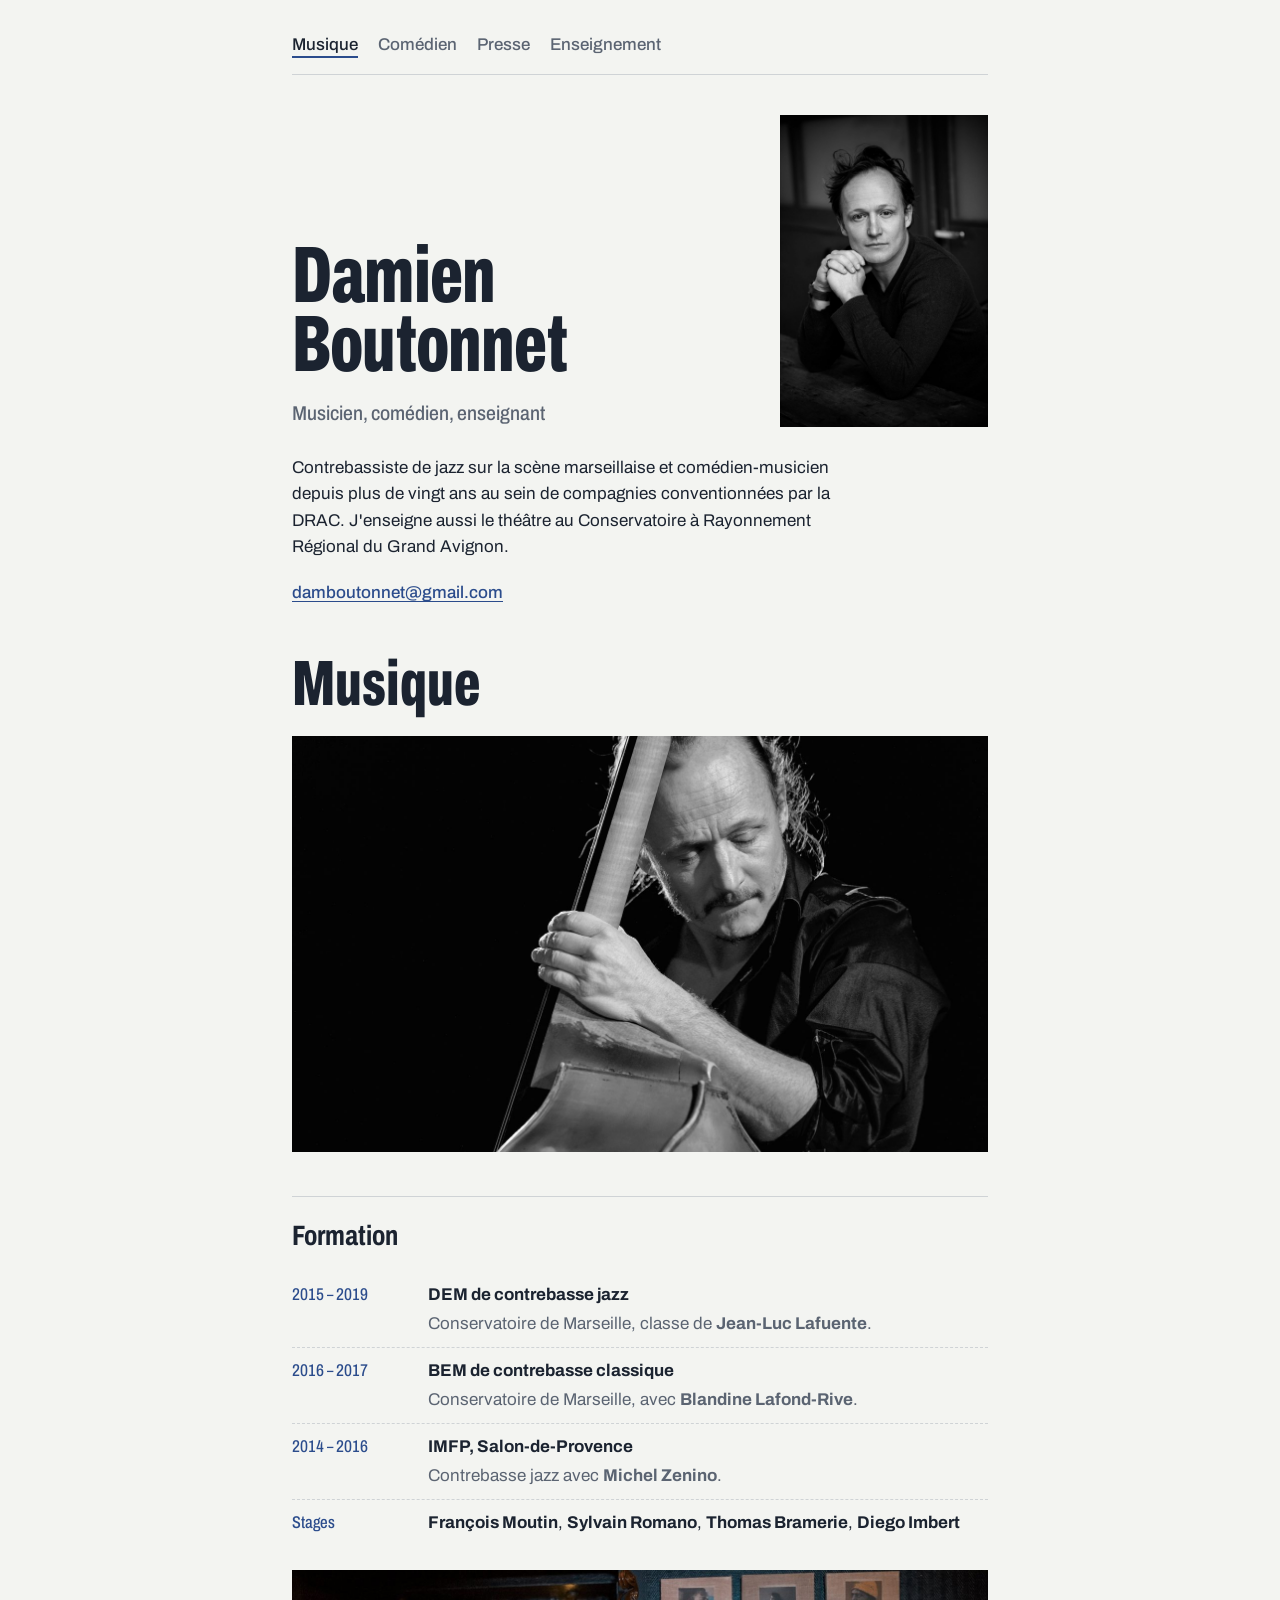
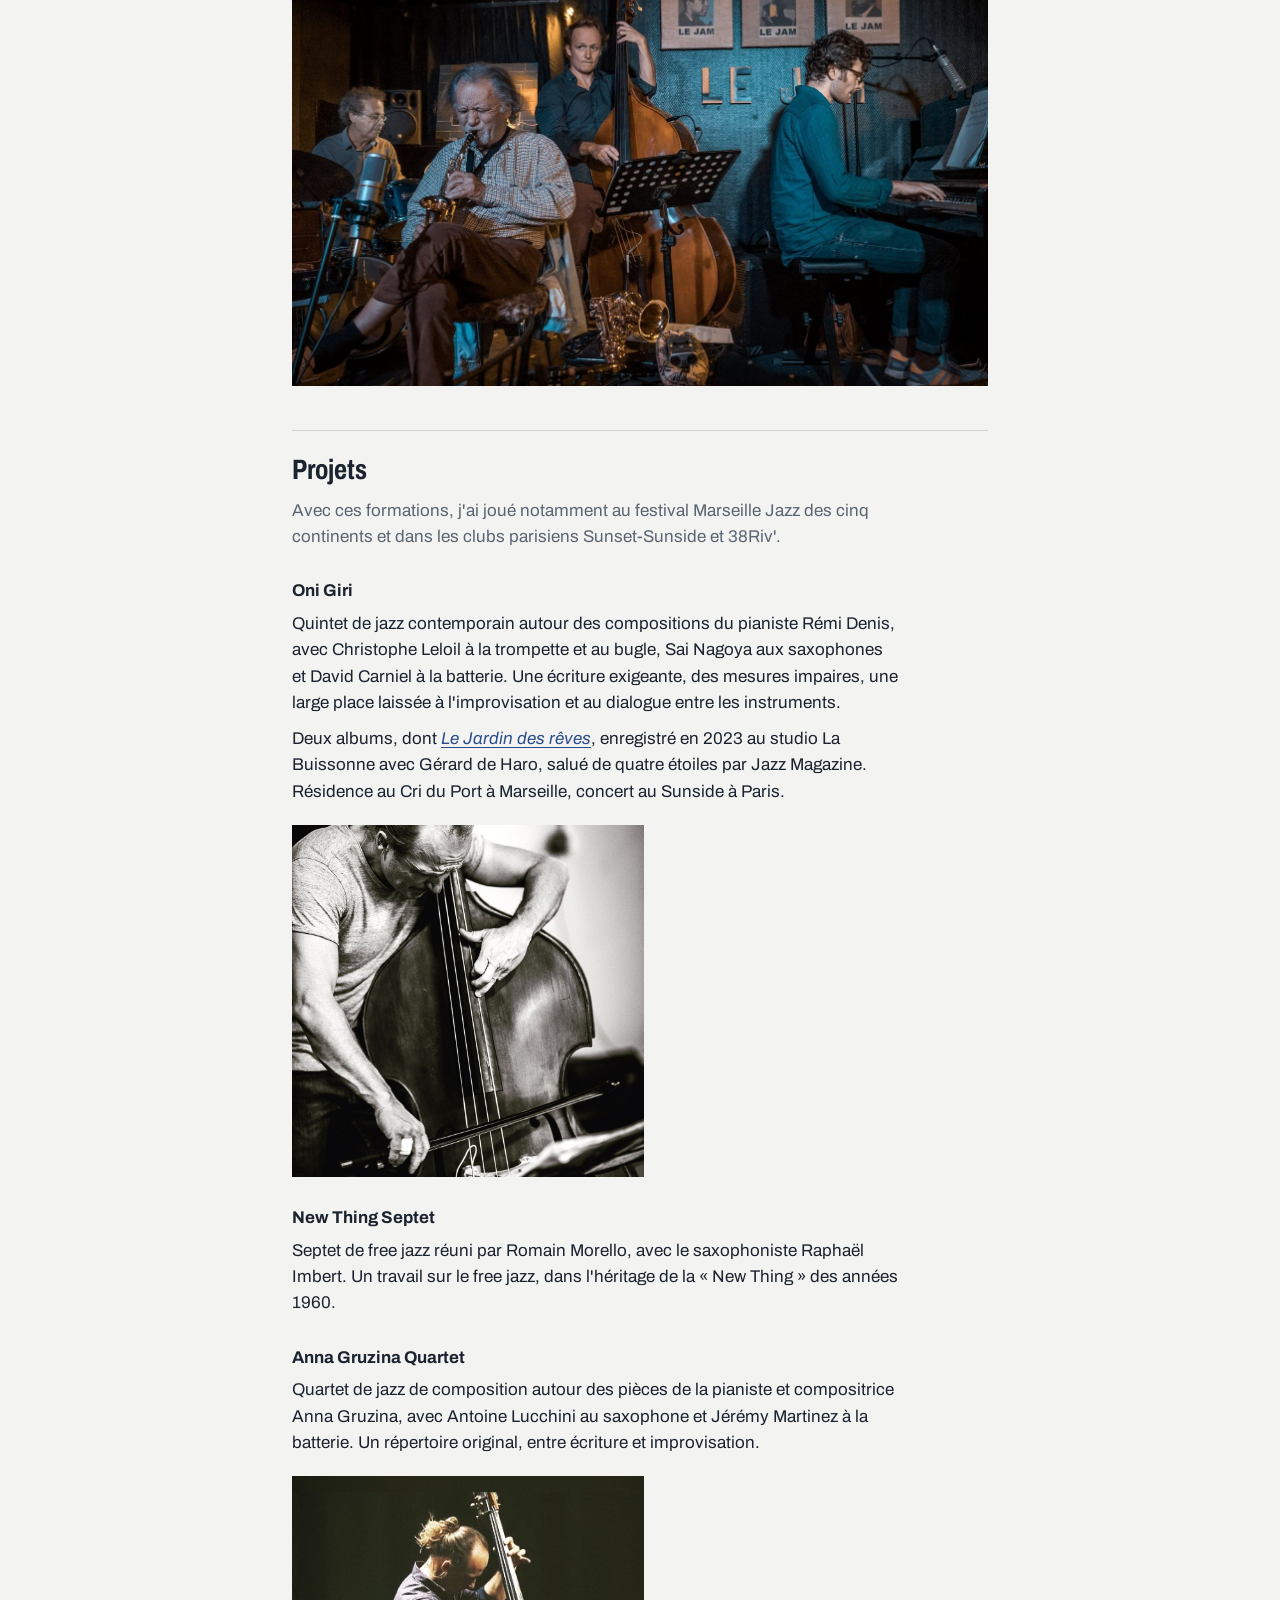
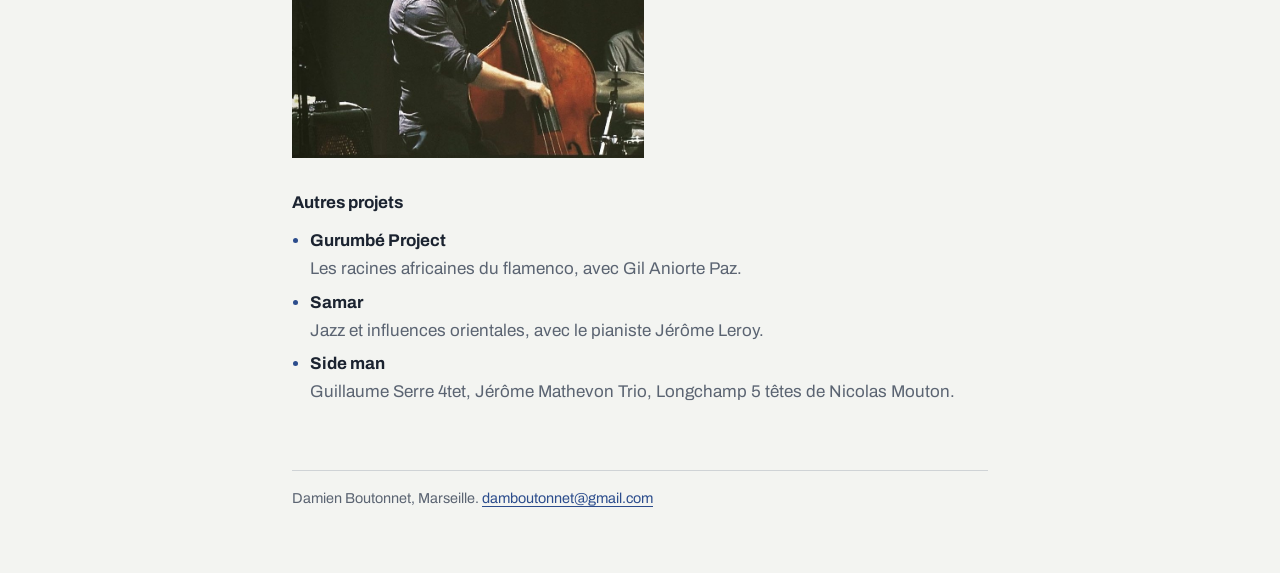
==== index.html @ 28a57d09 "Accueil : musique en premier, enseignement à la fin Co-Authored-By: Claude Opus 5.5 <noreply@anthrop" ====
<!doctype html>
<html lang="fr">
<head>
<meta charset="utf-8">
<meta name="viewport" content="width=device-width, initial-scale=1">
<title>Damien Boutonnet, musicien, comédien, enseignant</title>
<meta name="description" content="Damien Boutonnet, contrebassiste de jazz et comédien-musicien à Marseille, professeur de théâtre au CRR du Grand Avignon.">
<link rel="preconnect" href="https://fonts.googleapis.com">
<link rel="preconnect" href="https://fonts.gstatic.com" crossorigin>
<link href="https://fonts.googleapis.com/css2?family=Archivo:wdth,wght@62..100,400;62..100,500;62..100,700;62..100,800&display=swap" rel="stylesheet">
<link rel="stylesheet" href="style.css">
</head>
<body>
<main class="page">

<nav class="nav" aria-label="Menu principal">
  <ul>
    <li><a href="./" aria-current="page">Musique</a></li>
    <li><a href="theatre.html">Comédien</a></li>
    <li><a href="presse.html">Presse</a></li>
    <li><a href="enseignement.html">Enseignement</a></li>
  </ul>
</nav>

<header>
  <div class="head-grid">
    <div>
      <h1 class="name"><span>Damien</span><span>Boutonnet</span></h1>
      <p class="roles">Musicien, comédien, enseignant</p>
    </div>
    <figure class="portrait">
      <img src="img/portrait.jpg" width="900" height="1348" alt="Portrait de Damien Boutonnet en noir et blanc, mains jointes, accoudé à une table.">
    </figure>
  </div>
  <div class="intro">
    <p>Contrebassiste de jazz sur la scène marseillaise et comédien-musicien depuis plus de vingt ans au sein de compagnies conventionnées par la DRAC. J'enseigne aussi le théâtre au Conservatoire à Rayonnement Régional du Grand Avignon.</p>
  </div>
  <p class="contact"><a href="mailto:damboutonnet@gmail.com">damboutonnet@gmail.com</a></p>
</header>

<h2 class="page-title">Musique</h2>
<figure class="hero"><img src="img/contrebasse-portrait.jpg" alt="Portrait noir et blanc de Damien Boutonnet, la tête contre le manche de sa contrebasse."></figure>

<section aria-labelledby="formation-musique">
  <h2 id="formation-musique">Formation</h2>
  <ul class="timeline">
    <li><span class="when">2015 – 2019</span><div class="what"><strong>DEM de contrebasse jazz</strong><p>Conservatoire de Marseille, classe de <strong>Jean-Luc Lafuente</strong>.</p></div></li>
    <li><span class="when">2016 – 2017</span><div class="what"><strong>BEM de contrebasse classique</strong><p>Conservatoire de Marseille, avec <strong>Blandine Lafond-Rive</strong>.</p></div></li>
    <li><span class="when">2014 – 2016</span><div class="what"><strong>IMFP, Salon-de-Provence</strong><p>Contrebasse jazz avec <strong>Michel Zenino</strong>.</p></div></li>
    <li><span class="when">Stages</span><div class="what"><strong>François Moutin</strong>, <strong>Sylvain Romano</strong>, <strong>Thomas Bramerie</strong>, <strong>Diego Imbert</strong></div></li>
  </ul>
  <figure class="hero"><img loading="lazy" src="img/musique-le-jam.jpg" alt="Damien Boutonnet à la contrebasse en concert au Jam, à Marseille, avec un saxophoniste, un batteur et un pianiste."></figure>
</section>

<section aria-labelledby="projets">
  <h2 id="projets">Projets</h2>
  <p class="section-note">Avec ces formations, j'ai joué notamment au festival Marseille Jazz des cinq continents et dans les clubs parisiens Sunset-Sunside et 38Riv'.</p>

  <div class="project">
    <h3>Oni Giri</h3>
    <p>Quintet de jazz contemporain autour des compositions du pianiste Rémi Denis, avec Christophe Leloil à la trompette et au bugle, Sai Nagoya aux saxophones et David Carniel à la batterie. Une écriture exigeante, des mesures impaires, une large place laissée à l'improvisation et au dialogue entre les instruments.</p>
    <p>Deux albums, dont <a href="https://onigiriquintet.bandcamp.com/album/le-jardin-des-r-ves"><em>Le Jardin des rêves</em></a>, enregistré en 2023 au studio La Buissonne avec Gérard de Haro, salué de quatre étoiles par Jazz Magazine. Résidence au Cri du Port à Marseille, concert au Sunside à Paris.</p>
  </div>

  <figure class="side-photo"><img src="img/contrebasse-archet.jpg" alt="Damien Boutonnet jouant de la contrebasse à l'archet, en noir et blanc." loading="lazy"></figure>

  <div class="project">
    <h3>New Thing Septet</h3>
    <p>Septet de free jazz réuni par Romain Morello, avec le saxophoniste Raphaël Imbert. Un travail sur le free jazz, dans l'héritage de la « New Thing » des années 1960.</p>
  </div>

  <div class="project">
    <h3>Anna Gruzina Quartet</h3>
    <p>Quartet de jazz de composition autour des pièces de la pianiste et compositrice Anna Gruzina, avec Antoine Lucchini au saxophone et Jérémy Martinez à la batterie. Un répertoire original, entre écriture et improvisation.</p>
  </div>

  <figure class="side-photo"><img src="img/contrebasse.jpg" alt="Damien Boutonnet à la contrebasse, en concert." loading="lazy"></figure>

  <h3>Autres projets</h3>
  <ul class="plain">
    <li><strong>Gurumbé Project</strong><p>Les racines africaines du flamenco, avec Gil Aniorte Paz.</p></li>
    <li><strong>Samar</strong><p>Jazz et influences orientales, avec le pianiste Jérôme Leroy.</p></li>
    <li><strong>Side man</strong><p>Guillaume Serre 4tet, Jérôme Mathevon Trio, Longchamp 5 têtes de Nicolas Mouton.</p></li>
  </ul>
</section>

<footer>
  <p>Damien Boutonnet, Marseille. <a href="mailto:damboutonnet@gmail.com">damboutonnet@gmail.com</a></p>
</footer>

</main>
</body>
</html>
---- style.css ----
:root {
  --paper: #f3f4f1;
  --ink: #1b2330;
  --soft: #5b6472;
  --line: #cfd3d6;
  --accent: #2b4c8c;
  --accent-soft: #e2e8f3;
}
@media (prefers-color-scheme: dark) {
  :root {
    --paper: #171b22;
    --ink: #e7e9ec;
    --soft: #9aa3b0;
    --line: #333a45;
    --accent: #8fb0ee;
    --accent-soft: #232c3c;
  }
}
* { box-sizing: border-box; }
html { -webkit-text-size-adjust: 100%; }
body {
  margin: 0;
  background: var(--paper);
  color: var(--ink);
  font-family: "Archivo", system-ui, sans-serif;
  font-variation-settings: "wdth" 100;
  font-size: 1.0625rem;
  line-height: 1.55;
}
a { color: var(--accent); text-underline-offset: 0.18em; text-decoration-thickness: 1px; }
a:hover { text-decoration-thickness: 2px; }
a:focus-visible { outline: 2px solid var(--accent); outline-offset: 3px; border-radius: 2px; }
.page { max-width: 46rem; margin: 0 auto; padding: 2rem 1.25rem 4rem; }

/* Menu */
.nav {
  display: flex;
  flex-wrap: wrap;
  align-items: baseline;
  gap: 0.25rem 1.5rem;
  padding-bottom: 1rem;
  margin-bottom: 2.5rem;
  border-bottom: 1px solid var(--line);
}
.nav .home {
  font-weight: 700;
  font-variation-settings: "wdth" 75;
  color: var(--ink);
  text-decoration: none;
  margin-right: auto;
}
.nav ul { list-style: none; display: flex; flex-wrap: wrap; gap: 0.25rem 1.25rem; margin: 0; padding: 0; }
@media (max-width: 26rem) { .nav ul { gap: 0.25rem 0.9rem; font-size: 0.95rem; } }
.nav ul a { color: var(--soft); text-decoration: none; font-weight: 500; }
.nav ul a:hover { color: var(--ink); }
.nav ul a[aria-current="page"] {
  color: var(--ink);
  text-decoration: underline;
  text-decoration-color: var(--accent);
  text-decoration-thickness: 2px;
  text-underline-offset: 0.35em;
}

/* En-tête de l'accueil */
header { margin-bottom: 3rem; }
.head-grid { display: grid; grid-template-columns: 1fr; gap: 1.75rem; }
.portrait { margin: 0; width: min(100%, 17rem); }
.portrait img {
  display: block;
  width: 100%;
  height: auto;
  aspect-ratio: 900 / 1348;
  object-fit: cover;
  filter: grayscale(1);
}
@media (min-width: 46rem) {
  .head-grid { grid-template-columns: minmax(0, 1fr) 13rem; align-items: end; gap: 2rem; }
  .portrait { width: 100%; }
}
.name {
  margin: 0;
  font-weight: 800;
  font-variation-settings: "wdth" 62;
  font-size: clamp(3rem, 12vw, 5rem);
  line-height: 0.86;
  letter-spacing: -0.01em;
}
.name span { display: block; }
.roles {
  margin: 1.25rem 0 0;
  font-weight: 500;
  font-variation-settings: "wdth" 85;
  font-size: 1.25rem;
  line-height: 1.35;
  color: var(--soft);
}
.intro { margin: 1.75rem 0 0; max-width: 36rem; }
.intro p { margin: 0 0 0.8rem; }
.contact { margin-top: 1.25rem; font-weight: 500; }

/* Titre des pages intérieures */
.page-title {
  margin: 0 0 0.75rem;
  font-weight: 800;
  font-variation-settings: "wdth" 62;
  font-size: clamp(2.75rem, 10vw, 4rem);
  line-height: 0.9;
}
.lede { margin: 0 0 1rem; max-width: 36rem; color: var(--soft); font-size: 1.125rem; }

section { border-top: 1px solid var(--line); padding-top: 1.5rem; margin-top: 2.75rem; }
h2 {
  margin: 0 0 1.25rem;
  font-weight: 700;
  font-variation-settings: "wdth" 75;
  font-size: 1.75rem;
  line-height: 1.1;
}
h3 { margin: 2rem 0 0.75rem; font-size: 1.0625rem; font-weight: 700; }

.timeline { list-style: none; margin: 0; padding: 0; }
.timeline li {
  display: grid;
  grid-template-columns: 7.5rem 1fr;
  gap: 1rem;
  padding: 0.6rem 0;
}
.timeline li + li { border-top: 1px dashed var(--line); }
.when {
  font-variation-settings: "wdth" 75;
  font-weight: 500;
  color: var(--accent);
  font-feature-settings: "tnum";
}
.what strong { font-weight: 700; }
.what p { margin: 0.2rem 0 0; color: var(--soft); }

.plain { margin: 0; padding-left: 1.1rem; }
.plain li { margin: 0.45rem 0; }
.plain li::marker { color: var(--accent); }
.plain li p { margin: 0.1rem 0 0; color: var(--soft); }

.guests {
  margin: 0.5rem 0 0;
  padding: 1rem 1.1rem;
  background: var(--accent-soft);
  border-radius: 4px;
}
.guests p { margin: 0; }

footer { margin-top: 4rem; padding-top: 1rem; border-top: 1px solid var(--line); color: var(--soft); font-size: 0.9rem; }
footer p { margin: 0; }

@media (max-width: 34rem) {
  .page { padding-top: 1.25rem; }
  .timeline li { grid-template-columns: 1fr; gap: 0.1rem; }
}

/* Revue de presse */
.clip { margin: 0.75rem 0 0.25rem; }
.clip img {
  display: block;
  max-width: min(100%, 22rem);
  max-height: 30rem;
  width: auto;
  height: auto;
  border: 1px solid var(--line);
  background: #fff;
}

.titles {
  list-style: none;
  margin: 1.5rem 0 0;
  padding: 1rem 1.1rem;
  background: var(--accent-soft);
  border-left: 3px solid var(--accent);
  border-radius: 0 4px 4px 0;
  max-width: 38rem;
}
.titles li + li { margin-top: 0.4rem; }
.clip a { display: inline-block; }
.clip img { max-width: min(100%, 26rem); }
.clip figcaption { margin-top: 0.3rem; font-size: 0.85rem; color: var(--soft); }

.hero { margin: 1.5rem 0 0; }
.hero img { display: block; width: 100%; height: auto; max-height: 26rem; object-fit: cover; }

.guests-note { margin-top: 0.6rem !important; }

.gallery { display: grid; grid-template-columns: 1fr 1fr; gap: 0.75rem; margin-top: 1.25rem; }
.gallery figure { margin: 0; }
.gallery img { display: block; width: 100%; height: auto; aspect-ratio: 4 / 5; object-fit: cover; }
.side-photo { margin: 1.25rem 0 0; }
.side-photo img { display: block; width: min(100%, 22rem); height: auto; }

.gallery-natural { display: grid; grid-template-columns: 1fr 1fr; gap: 0.75rem; margin-top: 1.25rem; align-items: start; }
.gallery-natural figure { margin: 0; }
.gallery-natural .wide { grid-column: 1 / -1; }
.gallery-natural img { display: block; width: 100%; height: auto; }

.section-note { margin: -0.5rem 0 1rem; color: var(--soft); max-width: 38rem; }

.credit { margin-top: 0.3rem; font-size: 0.8rem; color: var(--soft); }

.project { margin-top: 1.75rem; max-width: 38rem; }
.project h3 { margin: 0 0 0.4rem; }
.project p { margin: 0 0 0.6rem; }
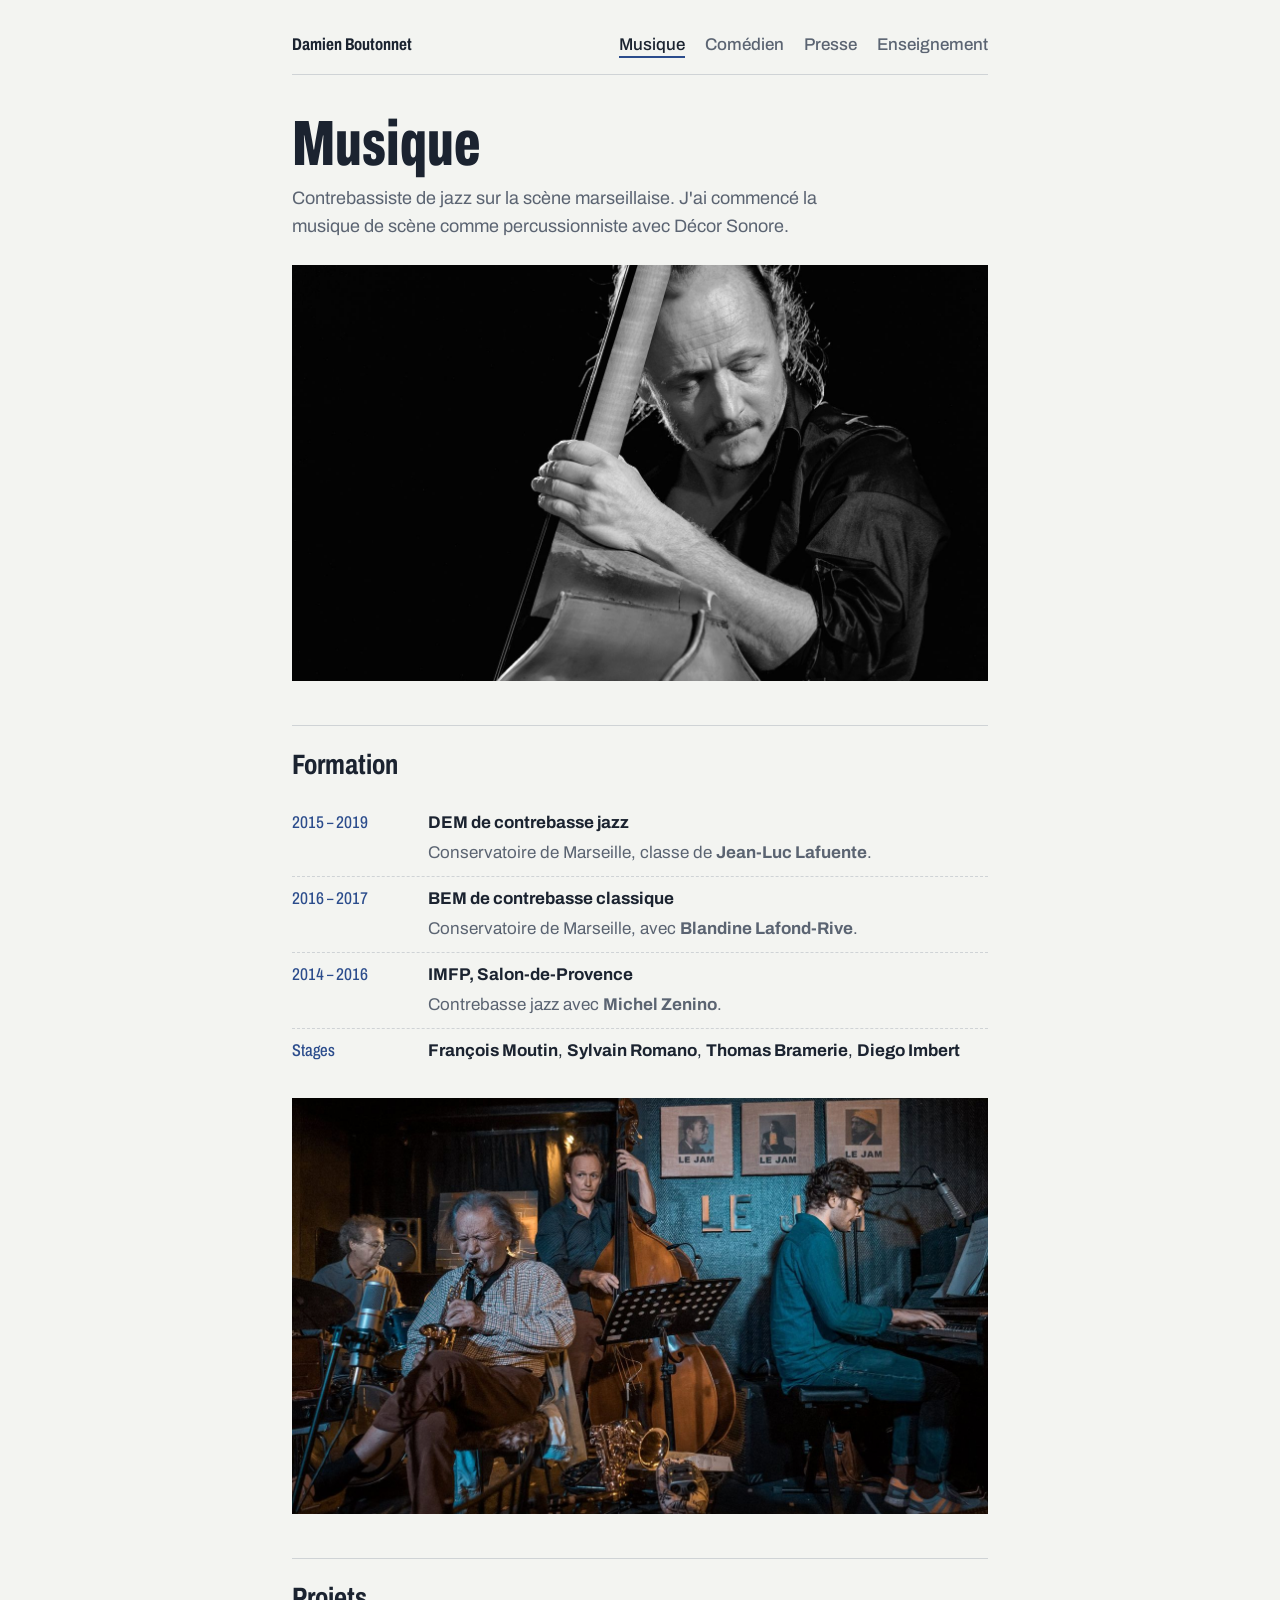
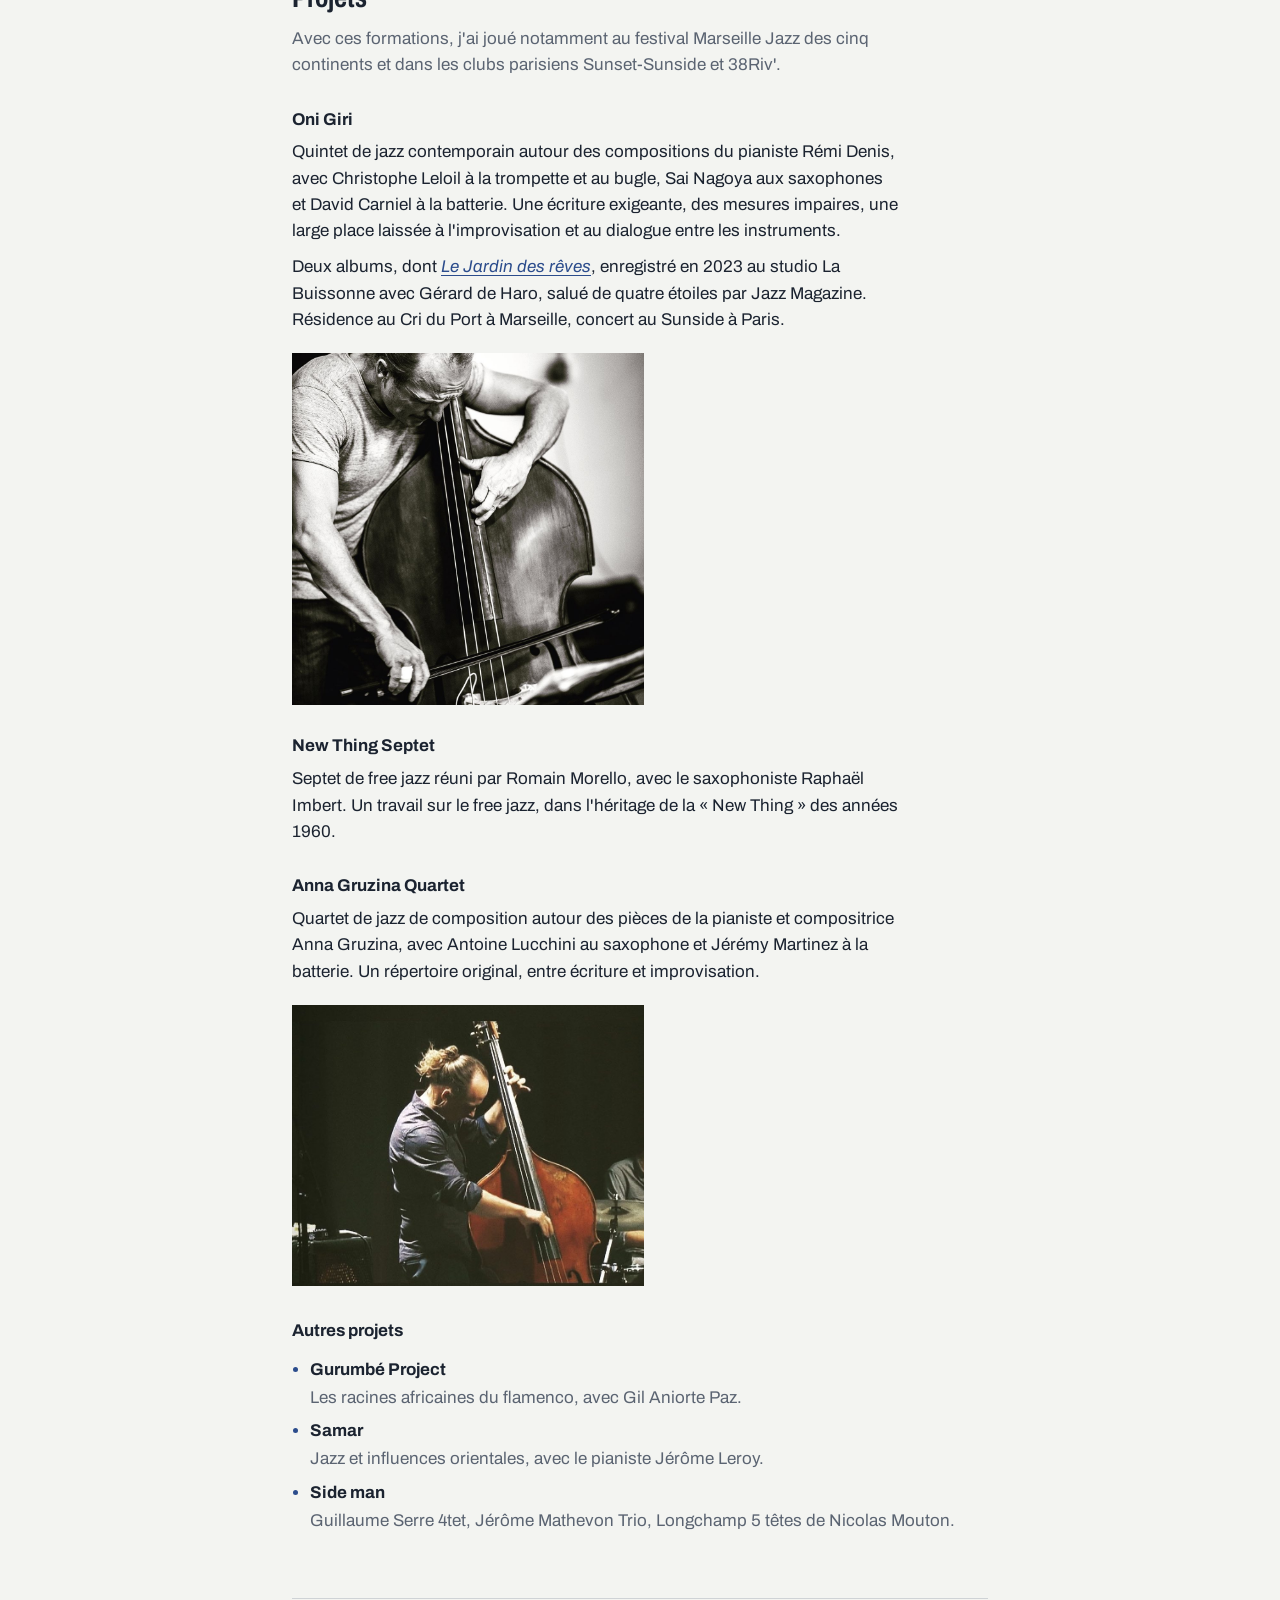
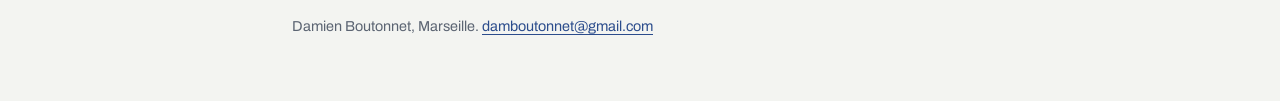
==== commit 127cbea1: "Accueil direct sur Musique, lieux Israël Co-Authored-By: Claude Opus 5.5 <noreply@anthropic.com> Cla" ====
--- a/index.html
+++ b/index.html
@@ -3,7 +3,7 @@
 <head>
 <meta charset="utf-8">
 <meta name="viewport" content="width=device-width, initial-scale=1">
-<title>Damien Boutonnet, musicien, comédien, enseignant</title>
+<title>Damien Boutonnet | Musique</title>
 <meta name="description" content="Damien Boutonnet, contrebassiste de jazz et comédien-musicien à Marseille, professeur de théâtre au CRR du Grand Avignon.">
 <link rel="preconnect" href="https://fonts.googleapis.com">
 <link rel="preconnect" href="https://fonts.gstatic.com" crossorigin>
@@ -14,6 +14,7 @@
 <main class="page">
 
 <nav class="nav" aria-label="Menu principal">
+  <a class="home" href="./">Damien Boutonnet</a>
   <ul>
     <li><a href="./" aria-current="page">Musique</a></li>
     <li><a href="theatre.html">Comédien</a></li>
@@ -22,23 +23,8 @@
   </ul>
 </nav>
 
-<header>
-  <div class="head-grid">
-    <div>
-      <h1 class="name"><span>Damien</span><span>Boutonnet</span></h1>
-      <p class="roles">Musicien, comédien, enseignant</p>
-    </div>
-    <figure class="portrait">
-      <img src="img/portrait.jpg" width="900" height="1348" alt="Portrait de Damien Boutonnet en noir et blanc, mains jointes, accoudé à une table.">
-    </figure>
-  </div>
-  <div class="intro">
-    <p>Contrebassiste de jazz sur la scène marseillaise et comédien-musicien depuis plus de vingt ans au sein de compagnies conventionnées par la DRAC. J'enseigne aussi le théâtre au Conservatoire à Rayonnement Régional du Grand Avignon.</p>
-  </div>
-  <p class="contact"><a href="mailto:damboutonnet@gmail.com">damboutonnet@gmail.com</a></p>
-</header>
-
-<h2 class="page-title">Musique</h2>
+<h1 class="page-title">Musique</h1>
+<p class="lede">Contrebassiste de jazz sur la scène marseillaise. J'ai commencé la musique de scène comme percussionniste avec Décor Sonore.</p>
 <figure class="hero"><img src="img/contrebasse-portrait.jpg" alt="Portrait noir et blanc de Damien Boutonnet, la tête contre le manche de sa contrebasse."></figure>
 
 <section aria-labelledby="formation-musique">
--- a/style.css
+++ b/style.css
@@ -207,3 +207,9 @@
 .project p { margin: 0 0 0.6rem; }
 
 
+
+.gallery-natural figcaption { margin-top: 0.25rem; font-size: 0.85rem; color: var(--soft); }
+@media (min-width: 46rem) {
+  .gallery-natural.three { grid-template-columns: repeat(3, 1fr); }
+}
+.gallery-natural.three figure:not(.wide) img { aspect-ratio: 4 / 3; object-fit: cover; }
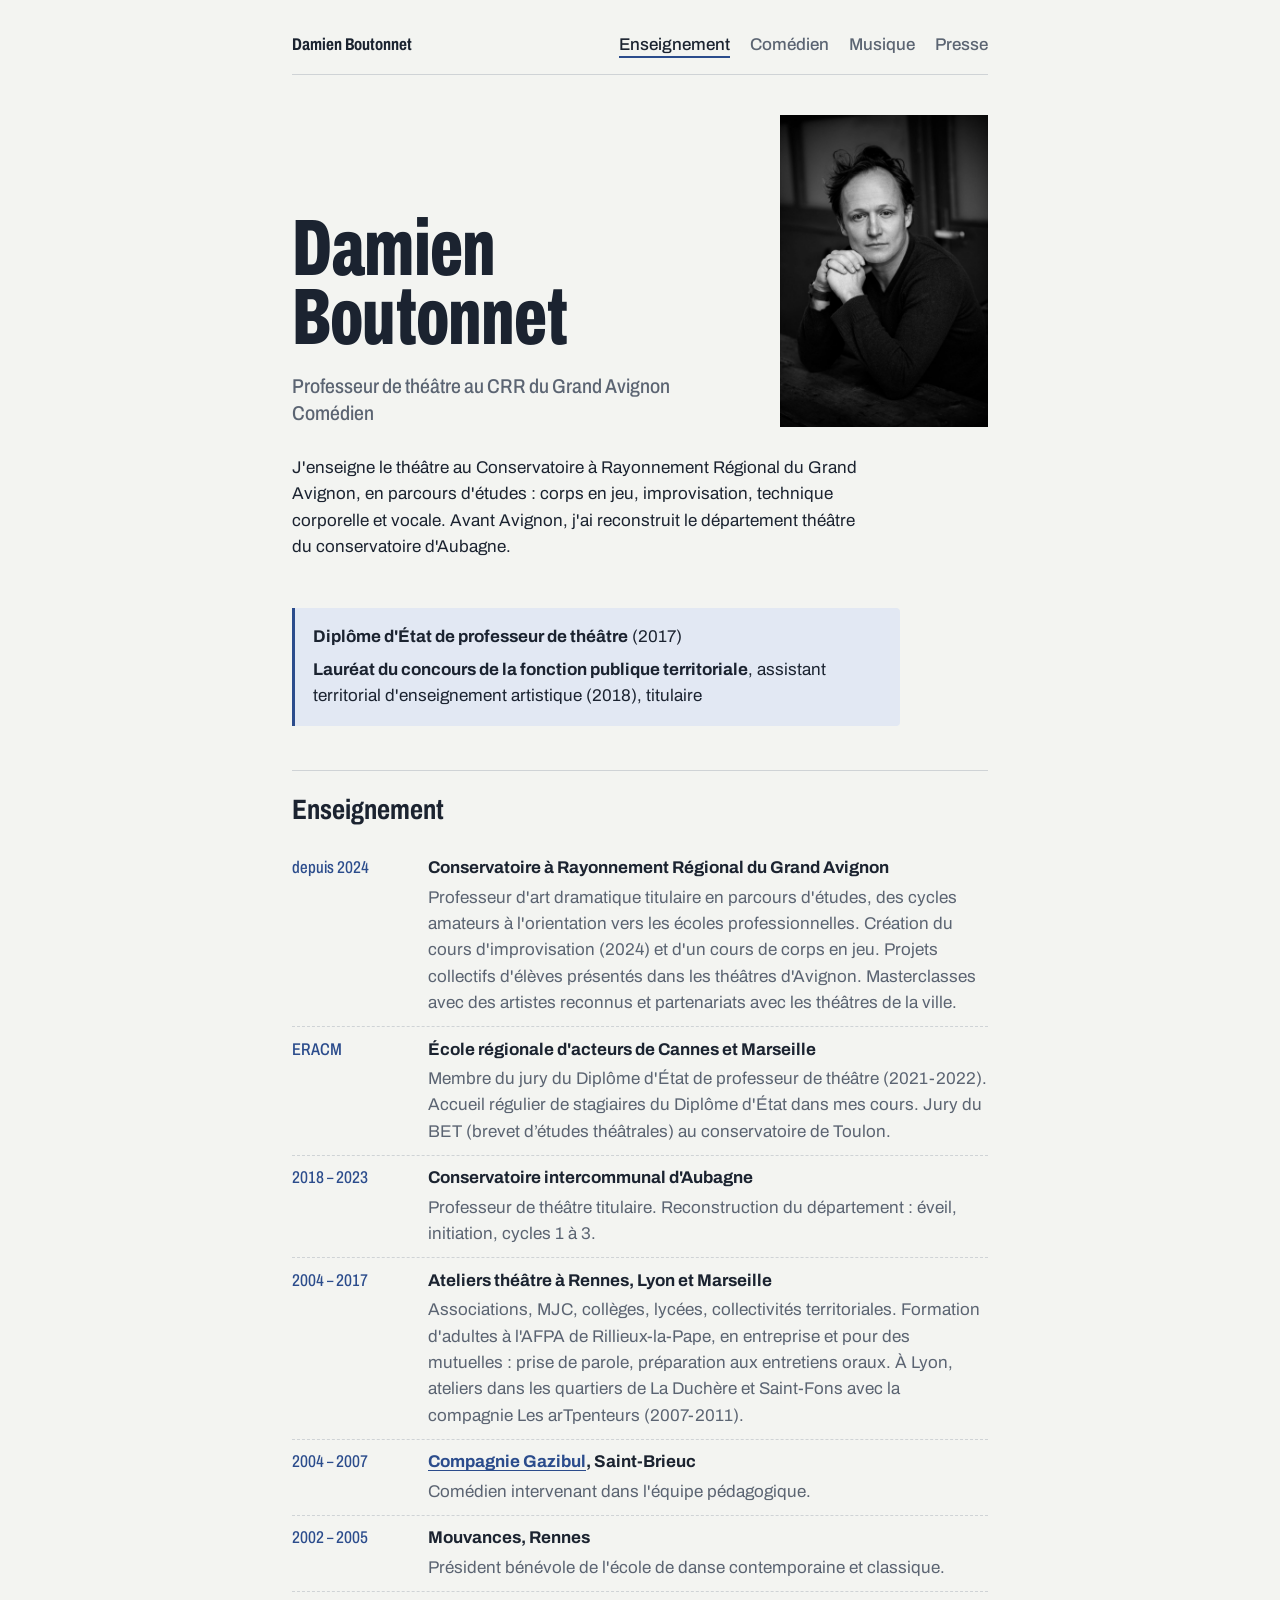
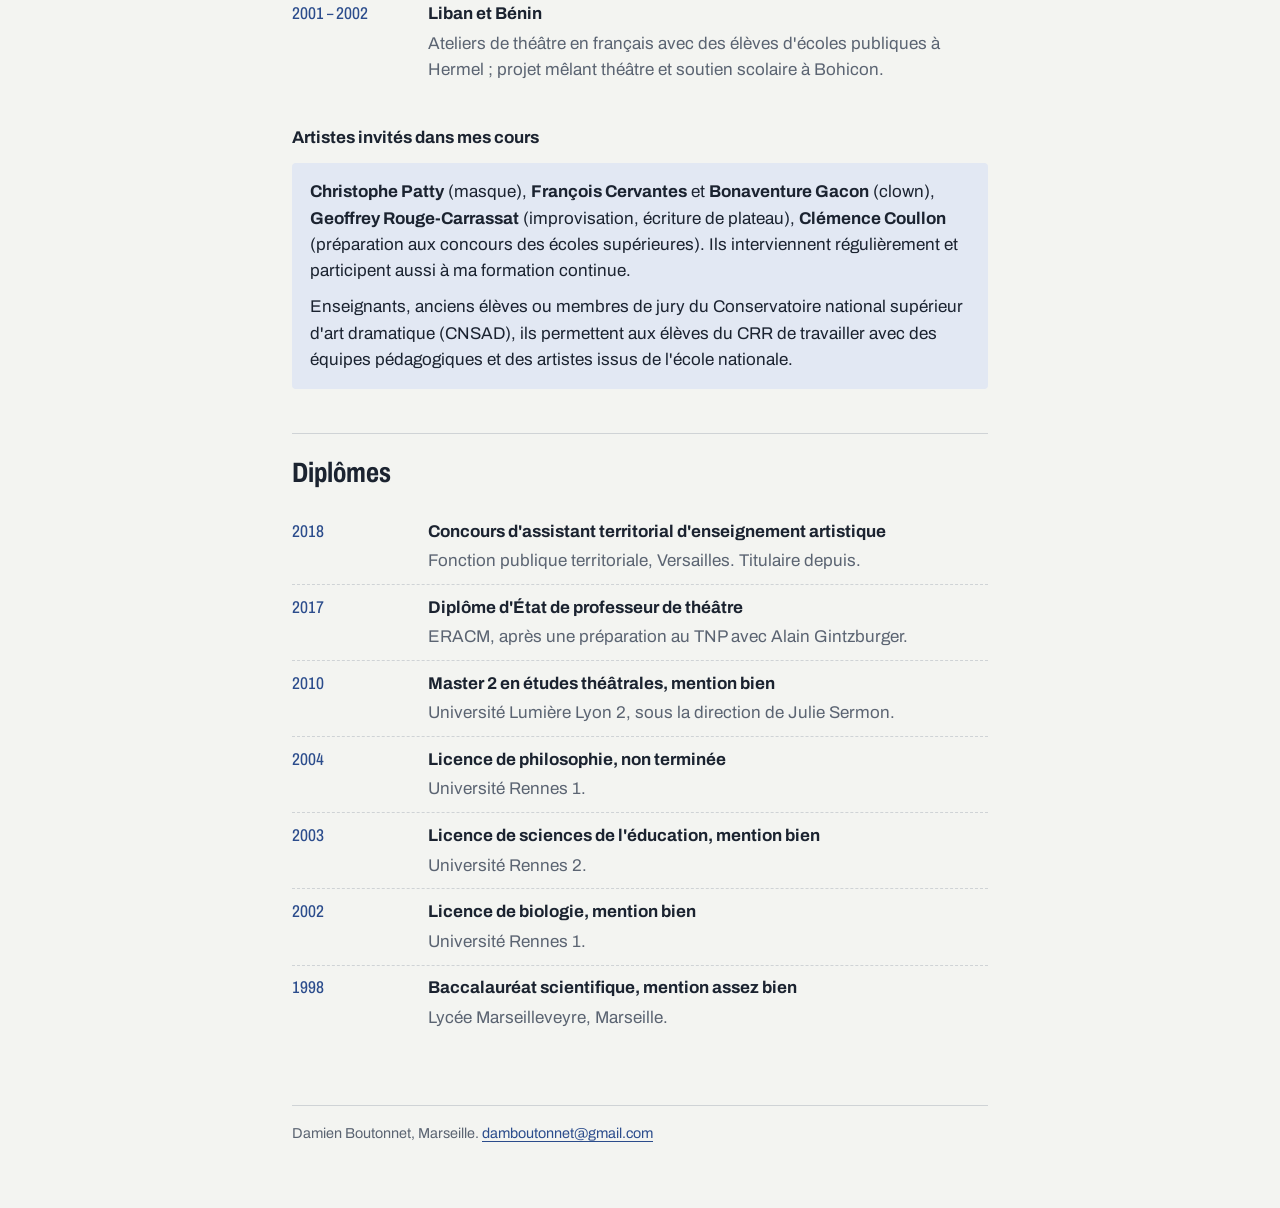
==== commit d5361fdc: "Enseignement en premier, ordre du menu Co-Authored-By: Claude Opus 5.5 <noreply@anthropic.com> Claud" ====
--- a/index.html
+++ b/index.html
@@ -3,8 +3,8 @@
 <head>
 <meta charset="utf-8">
 <meta name="viewport" content="width=device-width, initial-scale=1">
-<title>Damien Boutonnet | Musique</title>
-<meta name="description" content="Damien Boutonnet, contrebassiste de jazz et comédien-musicien à Marseille, professeur de théâtre au CRR du Grand Avignon.">
+<title>Damien Boutonnet, professeur de théâtre et comédien</title>
+<meta name="description" content="Professeur de théâtre titulaire au CRR du Grand Avignon, diplômé d'État, comédien depuis plus de vingt ans en compagnies conventionnées par la DRAC.">
 <link rel="preconnect" href="https://fonts.googleapis.com">
 <link rel="preconnect" href="https://fonts.gstatic.com" crossorigin>
 <link href="https://fonts.googleapis.com/css2?family=Archivo:wdth,wght@62..100,400;62..100,500;62..100,700;62..100,800&display=swap" rel="stylesheet">
@@ -16,57 +16,61 @@
 <nav class="nav" aria-label="Menu principal">
   <a class="home" href="./">Damien Boutonnet</a>
   <ul>
-    <li><a href="./" aria-current="page">Musique</a></li>
+    <li><a href="./" aria-current="page">Enseignement</a></li>
     <li><a href="theatre.html">Comédien</a></li>
+    <li><a href="musique.html">Musique</a></li>
     <li><a href="presse.html">Presse</a></li>
-    <li><a href="enseignement.html">Enseignement</a></li>
   </ul>
 </nav>
 
-<h1 class="page-title">Musique</h1>
-<p class="lede">Contrebassiste de jazz sur la scène marseillaise. J'ai commencé la musique de scène comme percussionniste avec Décor Sonore.</p>
-<figure class="hero"><img src="img/contrebasse-portrait.jpg" alt="Portrait noir et blanc de Damien Boutonnet, la tête contre le manche de sa contrebasse."></figure>
+<header>
+  <div class="head-grid">
+    <div>
+      <h1 class="name"><span>Damien</span><span>Boutonnet</span></h1>
+      <p class="roles">Professeur de théâtre au CRR du Grand Avignon<br>Comédien</p>
+    </div>
+    <figure class="portrait">
+      <img src="img/portrait.jpg" width="900" height="1348" alt="Portrait de Damien Boutonnet en noir et blanc, mains jointes, accoudé à une table.">
+    </figure>
+  </div>
+  <div class="intro">
+    <p>J'enseigne le théâtre au Conservatoire à Rayonnement Régional du Grand Avignon, en parcours d'études : corps en jeu, improvisation, technique corporelle et vocale. Avant Avignon, j'ai reconstruit le département théâtre du conservatoire d'Aubagne.</p>
+  </div>
+</header>
+<ul class="titles">
+    <li><strong>Diplôme d'État de professeur de théâtre</strong> (2017)</li>
+    <li><strong>Lauréat du concours de la fonction publique territoriale</strong>, assistant territorial d'enseignement artistique (2018), titulaire</li>
+  </ul>
 
-<section aria-labelledby="formation-musique">
-  <h2 id="formation-musique">Formation</h2>
+<section aria-labelledby="enseignement">
+  <h2 id="enseignement">Enseignement</h2>
   <ul class="timeline">
-    <li><span class="when">2015 – 2019</span><div class="what"><strong>DEM de contrebasse jazz</strong><p>Conservatoire de Marseille, classe de <strong>Jean-Luc Lafuente</strong>.</p></div></li>
-    <li><span class="when">2016 – 2017</span><div class="what"><strong>BEM de contrebasse classique</strong><p>Conservatoire de Marseille, avec <strong>Blandine Lafond-Rive</strong>.</p></div></li>
-    <li><span class="when">2014 – 2016</span><div class="what"><strong>IMFP, Salon-de-Provence</strong><p>Contrebasse jazz avec <strong>Michel Zenino</strong>.</p></div></li>
-    <li><span class="when">Stages</span><div class="what"><strong>François Moutin</strong>, <strong>Sylvain Romano</strong>, <strong>Thomas Bramerie</strong>, <strong>Diego Imbert</strong></div></li>
+    <li><span class="when">depuis 2024</span><div class="what"><strong>Conservatoire à Rayonnement Régional du Grand Avignon</strong><p>Professeur d'art dramatique titulaire en parcours d'études, des cycles amateurs à l'orientation vers les écoles professionnelles. Création du cours d'improvisation (2024) et d'un cours de corps en jeu. Projets collectifs d'élèves présentés dans les théâtres d'Avignon. Masterclasses avec des artistes reconnus et partenariats avec les théâtres de la ville.</p></div></li>
+    <li><span class="when">ERACM</span><div class="what"><strong>École régionale d'acteurs de Cannes et Marseille</strong><p>Membre du jury du Diplôme d'État de professeur de théâtre (2021-2022). Accueil régulier de stagiaires du Diplôme d'État dans mes cours. Jury du BET (brevet d’études théâtrales) au conservatoire de Toulon.</p></div></li>
+    <li><span class="when">2018 – 2023</span><div class="what"><strong>Conservatoire intercommunal d'Aubagne</strong><p>Professeur de théâtre titulaire. Reconstruction du département : éveil, initiation, cycles 1 à 3.</p></div></li>
+    <li><span class="when">2004 – 2017</span><div class="what"><strong>Ateliers théâtre à Rennes, Lyon et Marseille</strong><p>Associations, MJC, collèges, lycées, collectivités territoriales. Formation d'adultes à l'AFPA de Rillieux-la-Pape, en entreprise et pour des mutuelles : prise de parole, préparation aux entretiens oraux. À Lyon, ateliers dans les quartiers de La Duchère et Saint-Fons avec la compagnie Les arTpenteurs (2007-2011).</p></div></li>
+    <li><span class="when">2004 – 2007</span><div class="what"><strong><a href="https://www.gazibul.com/">Compagnie Gazibul</a>, Saint-Brieuc</strong><p>Comédien intervenant dans l'équipe pédagogique.</p></div></li>
+    <li><span class="when">2002 – 2005</span><div class="what"><strong>Mouvances, Rennes</strong><p>Président bénévole de l'école de danse contemporaine et classique.</p></div></li>
+    <li><span class="when">2001 – 2002</span><div class="what"><strong>Liban et Bénin</strong><p>Ateliers de théâtre en français avec des élèves d'écoles publiques à Hermel ; projet mêlant théâtre et soutien scolaire à Bohicon.</p></div></li>
   </ul>
-  <figure class="hero"><img loading="lazy" src="img/musique-le-jam.jpg" alt="Damien Boutonnet à la contrebasse en concert au Jam, à Marseille, avec un saxophoniste, un batteur et un pianiste."></figure>
+
+  <h3>Artistes invités dans mes cours</h3>
+  <div class="guests">
+    <p><strong>Christophe Patty</strong> (masque), <strong>François Cervantes</strong> et <strong>Bonaventure Gacon</strong> (clown), <strong>Geoffrey Rouge-Carrassat</strong> (improvisation, écriture de plateau), <strong>Clémence Coullon</strong> (préparation aux concours des écoles supérieures). Ils interviennent régulièrement et participent aussi à ma formation continue.</p>
+    <p class="guests-note">Enseignants, anciens élèves ou membres de jury du Conservatoire national supérieur d'art dramatique (CNSAD), ils permettent aux élèves du CRR de travailler avec des équipes pédagogiques et des artistes issus de l'école nationale.</p>
+  </div>
 </section>
 
-<section aria-labelledby="projets">
-  <h2 id="projets">Projets</h2>
-  <p class="section-note">Avec ces formations, j'ai joué notamment au festival Marseille Jazz des cinq continents et dans les clubs parisiens Sunset-Sunside et 38Riv'.</p>
-
-  <div class="project">
-    <h3>Oni Giri</h3>
-    <p>Quintet de jazz contemporain autour des compositions du pianiste Rémi Denis, avec Christophe Leloil à la trompette et au bugle, Sai Nagoya aux saxophones et David Carniel à la batterie. Une écriture exigeante, des mesures impaires, une large place laissée à l'improvisation et au dialogue entre les instruments.</p>
-    <p>Deux albums, dont <a href="https://onigiriquintet.bandcamp.com/album/le-jardin-des-r-ves"><em>Le Jardin des rêves</em></a>, enregistré en 2023 au studio La Buissonne avec Gérard de Haro, salué de quatre étoiles par Jazz Magazine. Résidence au Cri du Port à Marseille, concert au Sunside à Paris.</p>
-  </div>
-
-  <figure class="side-photo"><img src="img/contrebasse-archet.jpg" alt="Damien Boutonnet jouant de la contrebasse à l'archet, en noir et blanc." loading="lazy"></figure>
-
-  <div class="project">
-    <h3>New Thing Septet</h3>
-    <p>Septet de free jazz réuni par Romain Morello, avec le saxophoniste Raphaël Imbert. Un travail sur le free jazz, dans l'héritage de la « New Thing » des années 1960.</p>
-  </div>
-
-  <div class="project">
-    <h3>Anna Gruzina Quartet</h3>
-    <p>Quartet de jazz de composition autour des pièces de la pianiste et compositrice Anna Gruzina, avec Antoine Lucchini au saxophone et Jérémy Martinez à la batterie. Un répertoire original, entre écriture et improvisation.</p>
-  </div>
-
-  <figure class="side-photo"><img src="img/contrebasse.jpg" alt="Damien Boutonnet à la contrebasse, en concert." loading="lazy"></figure>
-
-  <h3>Autres projets</h3>
-  <ul class="plain">
-    <li><strong>Gurumbé Project</strong><p>Les racines africaines du flamenco, avec Gil Aniorte Paz.</p></li>
-    <li><strong>Samar</strong><p>Jazz et influences orientales, avec le pianiste Jérôme Leroy.</p></li>
-    <li><strong>Side man</strong><p>Guillaume Serre 4tet, Jérôme Mathevon Trio, Longchamp 5 têtes de Nicolas Mouton.</p></li>
+<section aria-labelledby="diplomes">
+  <h2 id="diplomes">Diplômes</h2>
+  <ul class="timeline">
+    <li><span class="when">2018</span><div class="what"><strong>Concours d'assistant territorial d'enseignement artistique</strong><p>Fonction publique territoriale, Versailles. Titulaire depuis.</p></div></li>
+    <li><span class="when">2017</span><div class="what"><strong>Diplôme d'État de professeur de théâtre</strong><p>ERACM, après une préparation au TNP avec Alain Gintzburger.</p></div></li>
+    <li><span class="when">2010</span><div class="what"><strong>Master 2 en études théâtrales, mention bien</strong><p>Université Lumière Lyon 2, sous la direction de Julie Sermon.</p></div></li>
+    <li><span class="when">2004</span><div class="what"><strong>Licence de philosophie, non terminée</strong><p>Université Rennes 1.</p></div></li>
+    <li><span class="when">2003</span><div class="what"><strong>Licence de sciences de l'éducation, mention bien</strong><p>Université Rennes 2.</p></div></li>
+    <li><span class="when">2002</span><div class="what"><strong>Licence de biologie, mention bien</strong><p>Université Rennes 1.</p></div></li>
+    <li><span class="when">1998</span><div class="what"><strong>Baccalauréat scientifique, mention assez bien</strong><p>Lycée Marseilleveyre, Marseille.</p></div></li>
   </ul>
 </section>
 
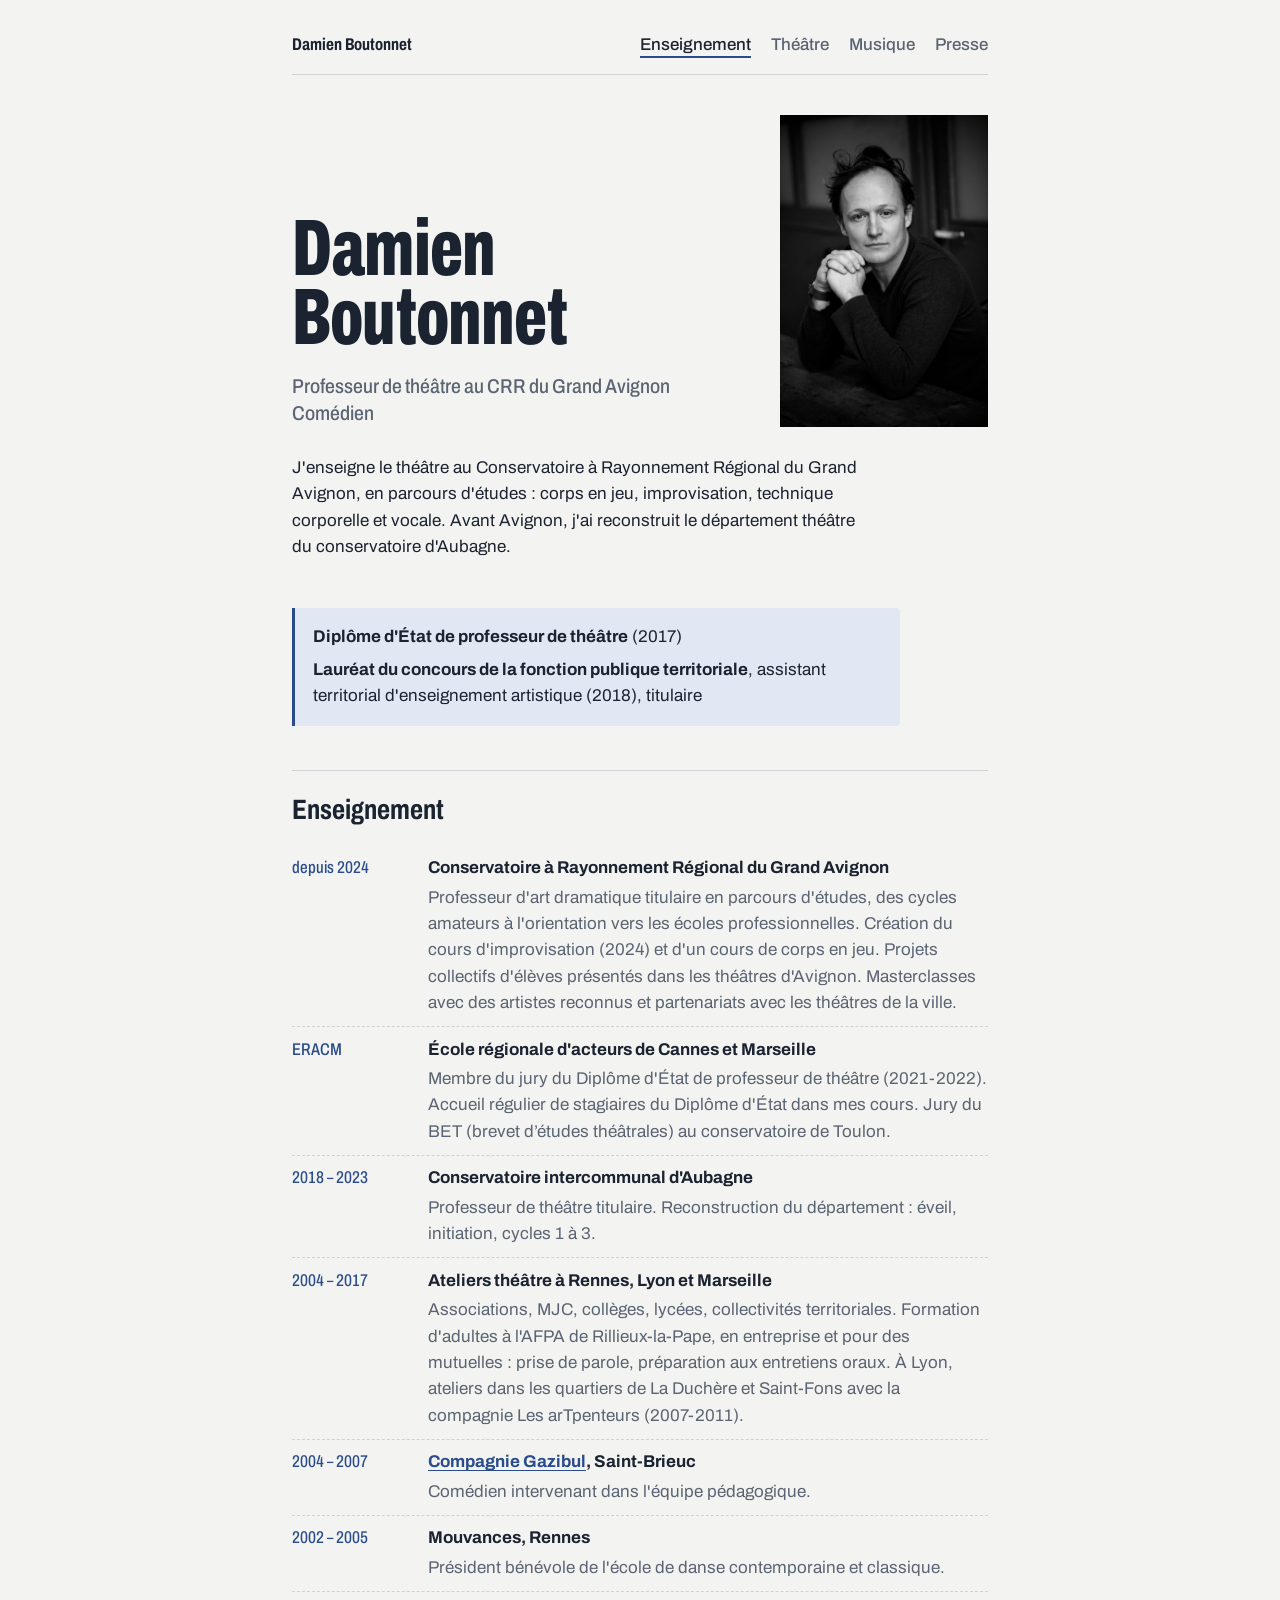
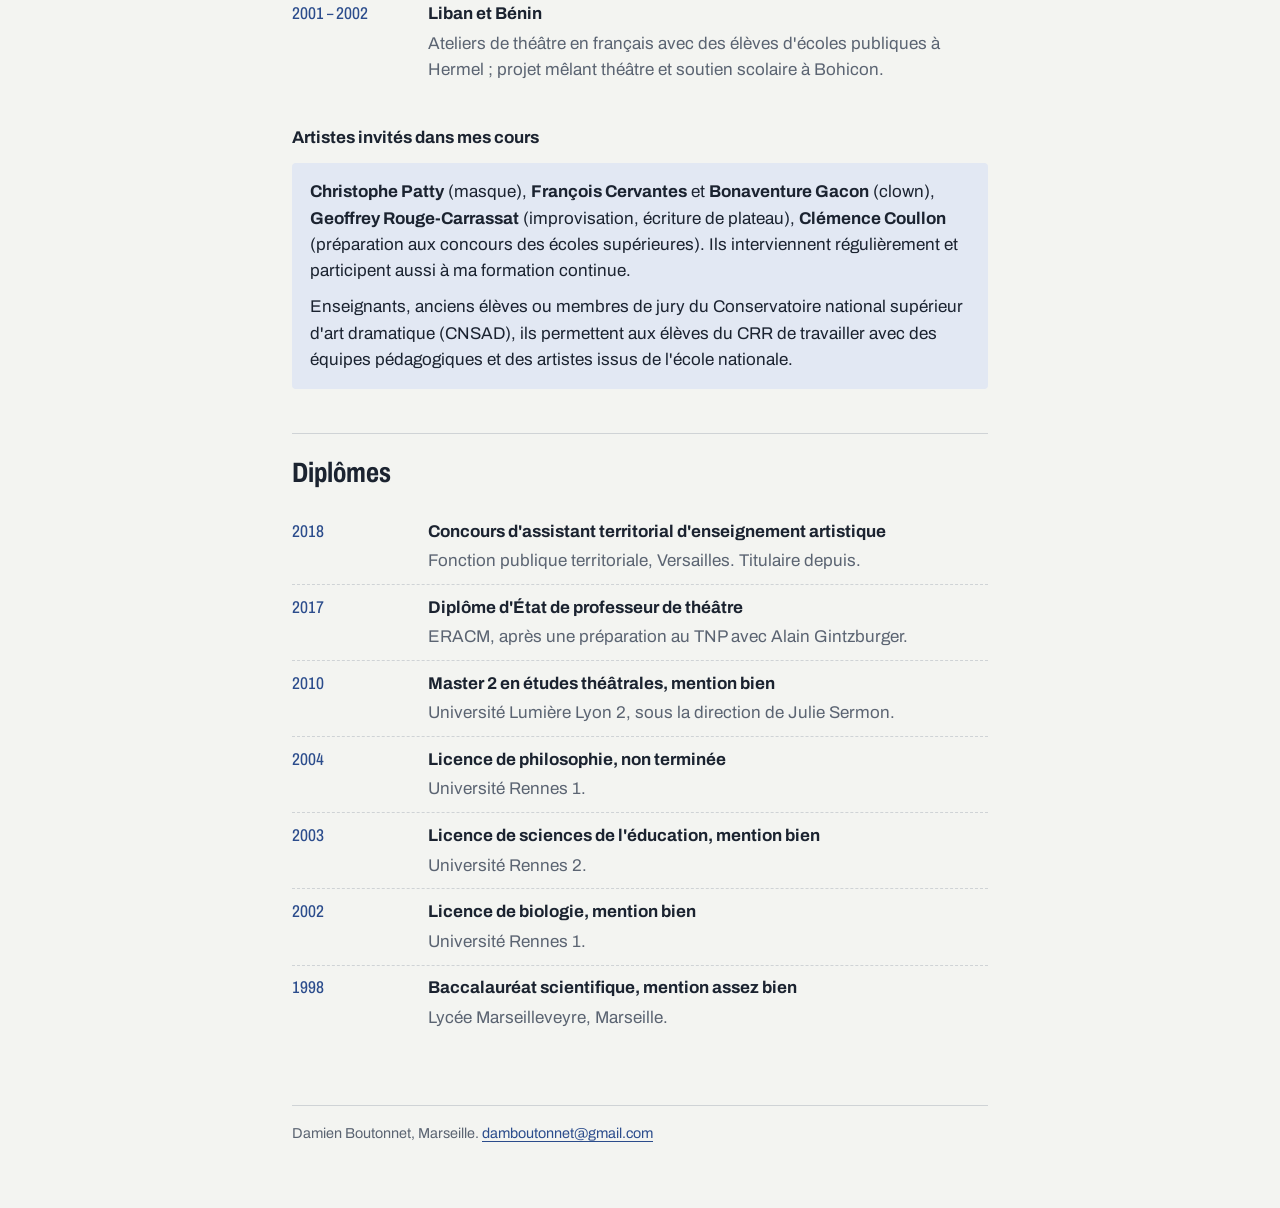
==== commit 3c49863b: "Menu par domaines : Enseignement, Théâtre, Musique, Presse Co-Authored-By: Claude Opus 5.5 <noreply@" ====
--- a/index.html
+++ b/index.html
@@ -17,8 +17,8 @@
   <a class="home" href="./">Damien Boutonnet</a>
   <ul>
     <li><a href="./" aria-current="page">Enseignement</a></li>
-    <li><a href="theatre.html">Comédien</a></li>
-    <li><a href="musique.html">Musique</a></li>
+    <li><a href="theatre.html">Théâtre</a></li>
+    <li><a href="musicien.html">Musique</a></li>
     <li><a href="presse.html">Presse</a></li>
   </ul>
 </nav>
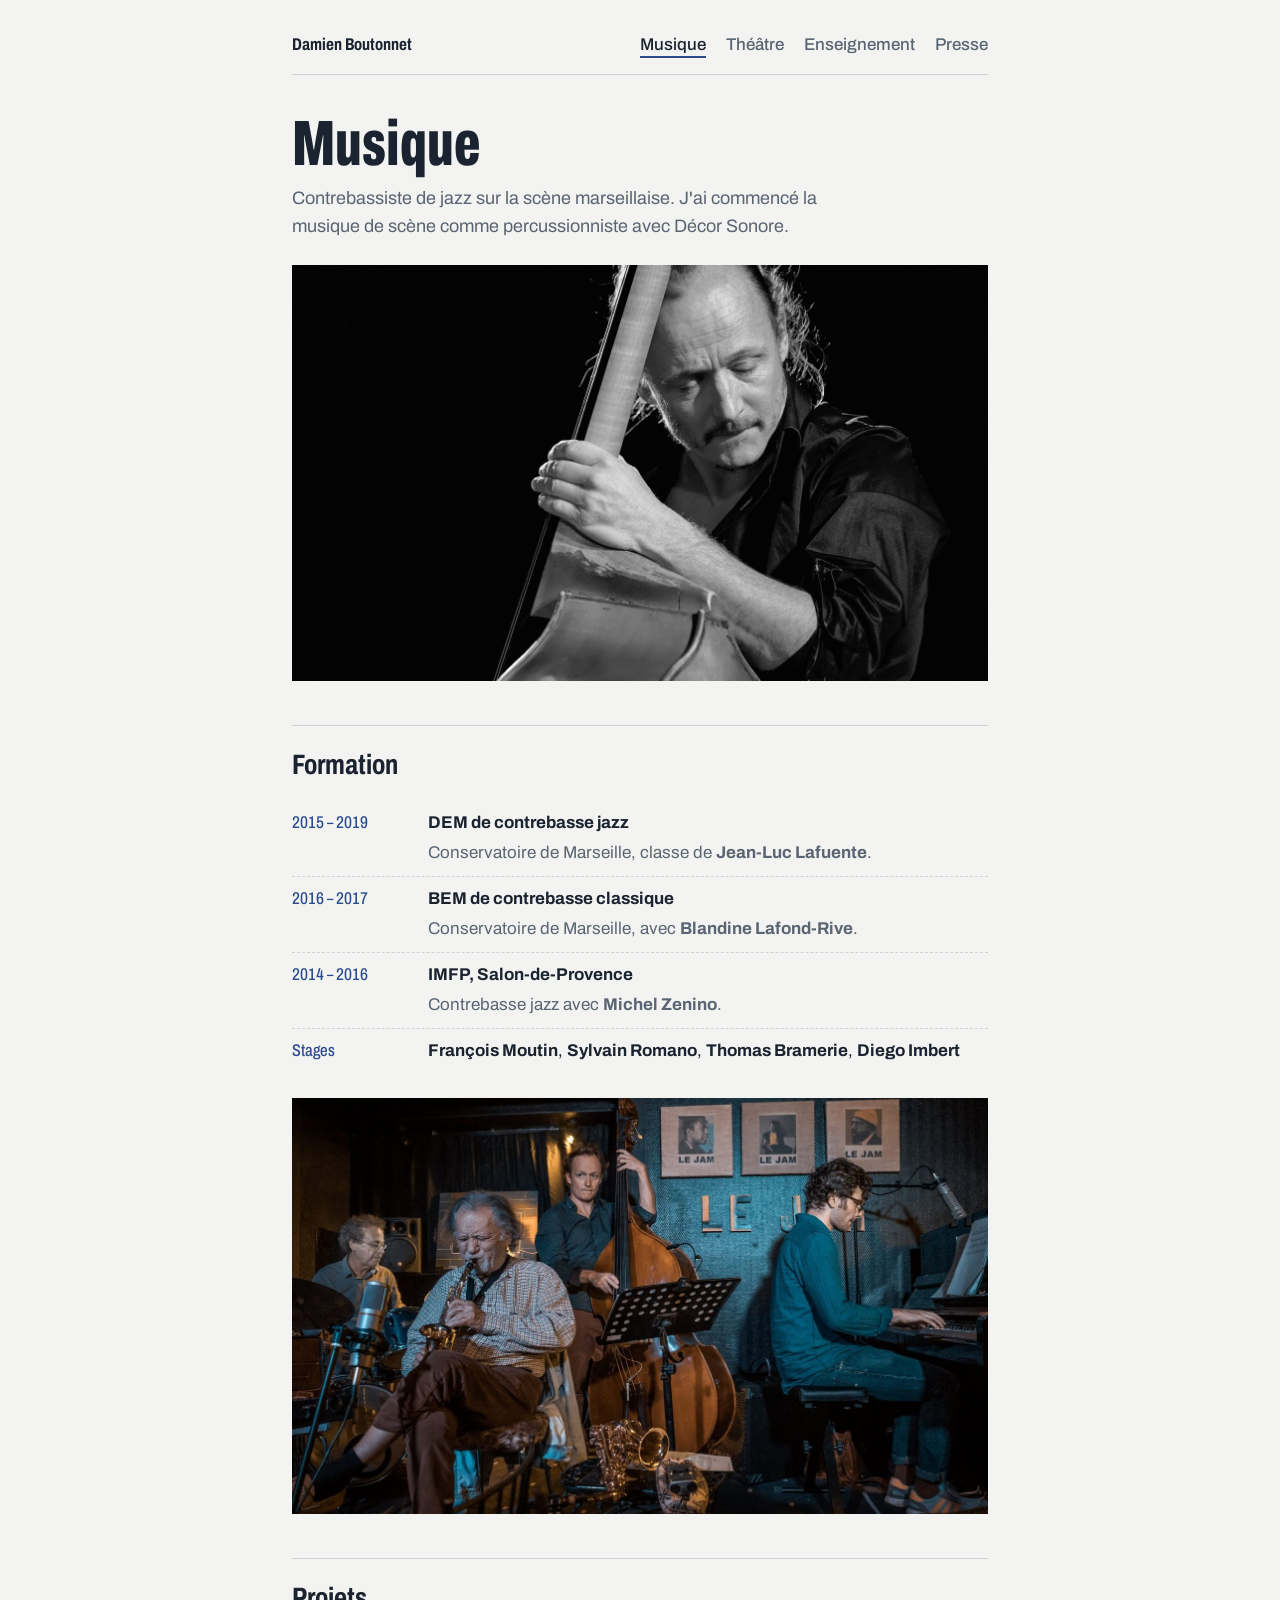
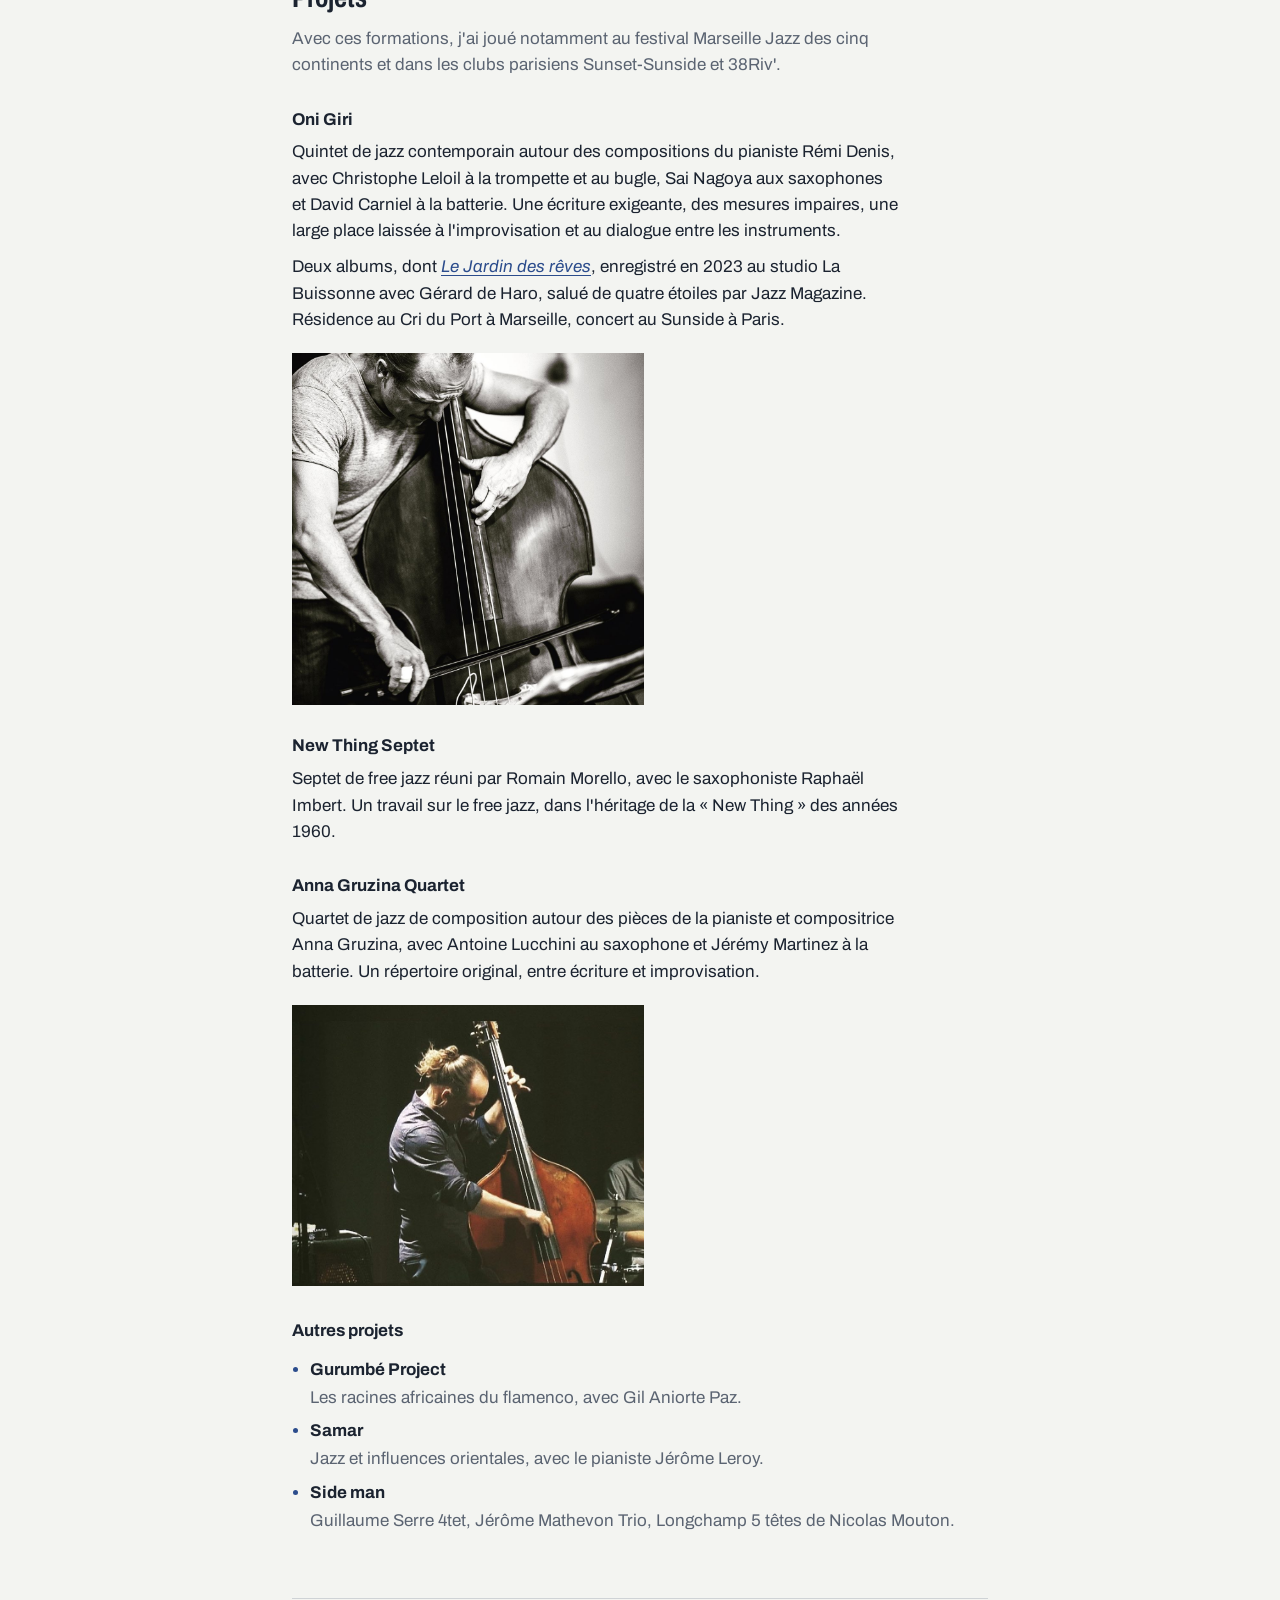
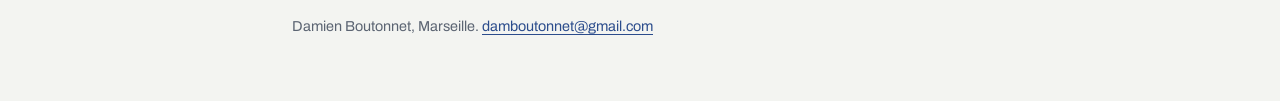
==== commit d617bf04: "Ordre : Musique, Théâtre, Enseignement, Presse Co-Authored-By: Claude Opus 5.5 <noreply@anthropic.co" ====
--- a/index.html
+++ b/index.html
@@ -3,8 +3,8 @@
 <head>
 <meta charset="utf-8">
 <meta name="viewport" content="width=device-width, initial-scale=1">
-<title>Damien Boutonnet, professeur de théâtre et comédien</title>
-<meta name="description" content="Professeur de théâtre titulaire au CRR du Grand Avignon, diplômé d'État, comédien depuis plus de vingt ans en compagnies conventionnées par la DRAC.">
+<title>Damien Boutonnet, musicien, comédien, enseignant</title>
+<meta name="description" content="Damien Boutonnet, contrebassiste de jazz et comédien-musicien à Marseille, professeur de théâtre au CRR du Grand Avignon.">
 <link rel="preconnect" href="https://fonts.googleapis.com">
 <link rel="preconnect" href="https://fonts.gstatic.com" crossorigin>
 <link href="https://fonts.googleapis.com/css2?family=Archivo:wdth,wght@62..100,400;62..100,500;62..100,700;62..100,800&display=swap" rel="stylesheet">
@@ -16,61 +16,57 @@
 <nav class="nav" aria-label="Menu principal">
   <a class="home" href="./">Damien Boutonnet</a>
   <ul>
-    <li><a href="./" aria-current="page">Enseignement</a></li>
+    <li><a href="./" aria-current="page">Musique</a></li>
     <li><a href="theatre.html">Théâtre</a></li>
-    <li><a href="musicien.html">Musique</a></li>
+    <li><a href="enseignant.html">Enseignement</a></li>
     <li><a href="presse.html">Presse</a></li>
   </ul>
 </nav>
 
-<header>
-  <div class="head-grid">
-    <div>
-      <h1 class="name"><span>Damien</span><span>Boutonnet</span></h1>
-      <p class="roles">Professeur de théâtre au CRR du Grand Avignon<br>Comédien</p>
-    </div>
-    <figure class="portrait">
-      <img src="img/portrait.jpg" width="900" height="1348" alt="Portrait de Damien Boutonnet en noir et blanc, mains jointes, accoudé à une table.">
-    </figure>
-  </div>
-  <div class="intro">
-    <p>J'enseigne le théâtre au Conservatoire à Rayonnement Régional du Grand Avignon, en parcours d'études : corps en jeu, improvisation, technique corporelle et vocale. Avant Avignon, j'ai reconstruit le département théâtre du conservatoire d'Aubagne.</p>
-  </div>
-</header>
-<ul class="titles">
-    <li><strong>Diplôme d'État de professeur de théâtre</strong> (2017)</li>
-    <li><strong>Lauréat du concours de la fonction publique territoriale</strong>, assistant territorial d'enseignement artistique (2018), titulaire</li>
+<h1 class="page-title">Musique</h1>
+<p class="lede">Contrebassiste de jazz sur la scène marseillaise. J'ai commencé la musique de scène comme percussionniste avec Décor Sonore.</p>
+<figure class="hero"><img src="img/contrebasse-portrait.jpg" alt="Portrait noir et blanc de Damien Boutonnet, la tête contre le manche de sa contrebasse."></figure>
+
+<section aria-labelledby="formation-musique">
+  <h2 id="formation-musique">Formation</h2>
+  <ul class="timeline">
+    <li><span class="when">2015 – 2019</span><div class="what"><strong>DEM de contrebasse jazz</strong><p>Conservatoire de Marseille, classe de <strong>Jean-Luc Lafuente</strong>.</p></div></li>
+    <li><span class="when">2016 – 2017</span><div class="what"><strong>BEM de contrebasse classique</strong><p>Conservatoire de Marseille, avec <strong>Blandine Lafond-Rive</strong>.</p></div></li>
+    <li><span class="when">2014 – 2016</span><div class="what"><strong>IMFP, Salon-de-Provence</strong><p>Contrebasse jazz avec <strong>Michel Zenino</strong>.</p></div></li>
+    <li><span class="when">Stages</span><div class="what"><strong>François Moutin</strong>, <strong>Sylvain Romano</strong>, <strong>Thomas Bramerie</strong>, <strong>Diego Imbert</strong></div></li>
   </ul>
-
-<section aria-labelledby="enseignement">
-  <h2 id="enseignement">Enseignement</h2>
-  <ul class="timeline">
-    <li><span class="when">depuis 2024</span><div class="what"><strong>Conservatoire à Rayonnement Régional du Grand Avignon</strong><p>Professeur d'art dramatique titulaire en parcours d'études, des cycles amateurs à l'orientation vers les écoles professionnelles. Création du cours d'improvisation (2024) et d'un cours de corps en jeu. Projets collectifs d'élèves présentés dans les théâtres d'Avignon. Masterclasses avec des artistes reconnus et partenariats avec les théâtres de la ville.</p></div></li>
-    <li><span class="when">ERACM</span><div class="what"><strong>École régionale d'acteurs de Cannes et Marseille</strong><p>Membre du jury du Diplôme d'État de professeur de théâtre (2021-2022). Accueil régulier de stagiaires du Diplôme d'État dans mes cours. Jury du BET (brevet d’études théâtrales) au conservatoire de Toulon.</p></div></li>
-    <li><span class="when">2018 – 2023</span><div class="what"><strong>Conservatoire intercommunal d'Aubagne</strong><p>Professeur de théâtre titulaire. Reconstruction du département : éveil, initiation, cycles 1 à 3.</p></div></li>
-    <li><span class="when">2004 – 2017</span><div class="what"><strong>Ateliers théâtre à Rennes, Lyon et Marseille</strong><p>Associations, MJC, collèges, lycées, collectivités territoriales. Formation d'adultes à l'AFPA de Rillieux-la-Pape, en entreprise et pour des mutuelles : prise de parole, préparation aux entretiens oraux. À Lyon, ateliers dans les quartiers de La Duchère et Saint-Fons avec la compagnie Les arTpenteurs (2007-2011).</p></div></li>
-    <li><span class="when">2004 – 2007</span><div class="what"><strong><a href="https://www.gazibul.com/">Compagnie Gazibul</a>, Saint-Brieuc</strong><p>Comédien intervenant dans l'équipe pédagogique.</p></div></li>
-    <li><span class="when">2002 – 2005</span><div class="what"><strong>Mouvances, Rennes</strong><p>Président bénévole de l'école de danse contemporaine et classique.</p></div></li>
-    <li><span class="when">2001 – 2002</span><div class="what"><strong>Liban et Bénin</strong><p>Ateliers de théâtre en français avec des élèves d'écoles publiques à Hermel ; projet mêlant théâtre et soutien scolaire à Bohicon.</p></div></li>
-  </ul>
-
-  <h3>Artistes invités dans mes cours</h3>
-  <div class="guests">
-    <p><strong>Christophe Patty</strong> (masque), <strong>François Cervantes</strong> et <strong>Bonaventure Gacon</strong> (clown), <strong>Geoffrey Rouge-Carrassat</strong> (improvisation, écriture de plateau), <strong>Clémence Coullon</strong> (préparation aux concours des écoles supérieures). Ils interviennent régulièrement et participent aussi à ma formation continue.</p>
-    <p class="guests-note">Enseignants, anciens élèves ou membres de jury du Conservatoire national supérieur d'art dramatique (CNSAD), ils permettent aux élèves du CRR de travailler avec des équipes pédagogiques et des artistes issus de l'école nationale.</p>
-  </div>
+  <figure class="hero"><img loading="lazy" src="img/musique-le-jam.jpg" alt="Damien Boutonnet à la contrebasse en concert au Jam, à Marseille, avec un saxophoniste, un batteur et un pianiste."></figure>
 </section>
 
-<section aria-labelledby="diplomes">
-  <h2 id="diplomes">Diplômes</h2>
-  <ul class="timeline">
-    <li><span class="when">2018</span><div class="what"><strong>Concours d'assistant territorial d'enseignement artistique</strong><p>Fonction publique territoriale, Versailles. Titulaire depuis.</p></div></li>
-    <li><span class="when">2017</span><div class="what"><strong>Diplôme d'État de professeur de théâtre</strong><p>ERACM, après une préparation au TNP avec Alain Gintzburger.</p></div></li>
-    <li><span class="when">2010</span><div class="what"><strong>Master 2 en études théâtrales, mention bien</strong><p>Université Lumière Lyon 2, sous la direction de Julie Sermon.</p></div></li>
-    <li><span class="when">2004</span><div class="what"><strong>Licence de philosophie, non terminée</strong><p>Université Rennes 1.</p></div></li>
-    <li><span class="when">2003</span><div class="what"><strong>Licence de sciences de l'éducation, mention bien</strong><p>Université Rennes 2.</p></div></li>
-    <li><span class="when">2002</span><div class="what"><strong>Licence de biologie, mention bien</strong><p>Université Rennes 1.</p></div></li>
-    <li><span class="when">1998</span><div class="what"><strong>Baccalauréat scientifique, mention assez bien</strong><p>Lycée Marseilleveyre, Marseille.</p></div></li>
+<section aria-labelledby="projets">
+  <h2 id="projets">Projets</h2>
+  <p class="section-note">Avec ces formations, j'ai joué notamment au festival Marseille Jazz des cinq continents et dans les clubs parisiens Sunset-Sunside et 38Riv'.</p>
+
+  <div class="project">
+    <h3>Oni Giri</h3>
+    <p>Quintet de jazz contemporain autour des compositions du pianiste Rémi Denis, avec Christophe Leloil à la trompette et au bugle, Sai Nagoya aux saxophones et David Carniel à la batterie. Une écriture exigeante, des mesures impaires, une large place laissée à l'improvisation et au dialogue entre les instruments.</p>
+    <p>Deux albums, dont <a href="https://onigiriquintet.bandcamp.com/album/le-jardin-des-r-ves"><em>Le Jardin des rêves</em></a>, enregistré en 2023 au studio La Buissonne avec Gérard de Haro, salué de quatre étoiles par Jazz Magazine. Résidence au Cri du Port à Marseille, concert au Sunside à Paris.</p>
+  </div>
+
+  <figure class="side-photo"><img src="img/contrebasse-archet.jpg" alt="Damien Boutonnet jouant de la contrebasse à l'archet, en noir et blanc." loading="lazy"></figure>
+
+  <div class="project">
+    <h3>New Thing Septet</h3>
+    <p>Septet de free jazz réuni par Romain Morello, avec le saxophoniste Raphaël Imbert. Un travail sur le free jazz, dans l'héritage de la « New Thing » des années 1960.</p>
+  </div>
+
+  <div class="project">
+    <h3>Anna Gruzina Quartet</h3>
+    <p>Quartet de jazz de composition autour des pièces de la pianiste et compositrice Anna Gruzina, avec Antoine Lucchini au saxophone et Jérémy Martinez à la batterie. Un répertoire original, entre écriture et improvisation.</p>
+  </div>
+
+  <figure class="side-photo"><img src="img/contrebasse.jpg" alt="Damien Boutonnet à la contrebasse, en concert." loading="lazy"></figure>
+
+  <h3>Autres projets</h3>
+  <ul class="plain">
+    <li><strong>Gurumbé Project</strong><p>Les racines africaines du flamenco, avec Gil Aniorte Paz.</p></li>
+    <li><strong>Samar</strong><p>Jazz et influences orientales, avec le pianiste Jérôme Leroy.</p></li>
+    <li><strong>Side man</strong><p>Guillaume Serre 4tet, Jérôme Mathevon Trio, Longchamp 5 têtes de Nicolas Mouton.</p></li>
   </ul>
 </section>
 
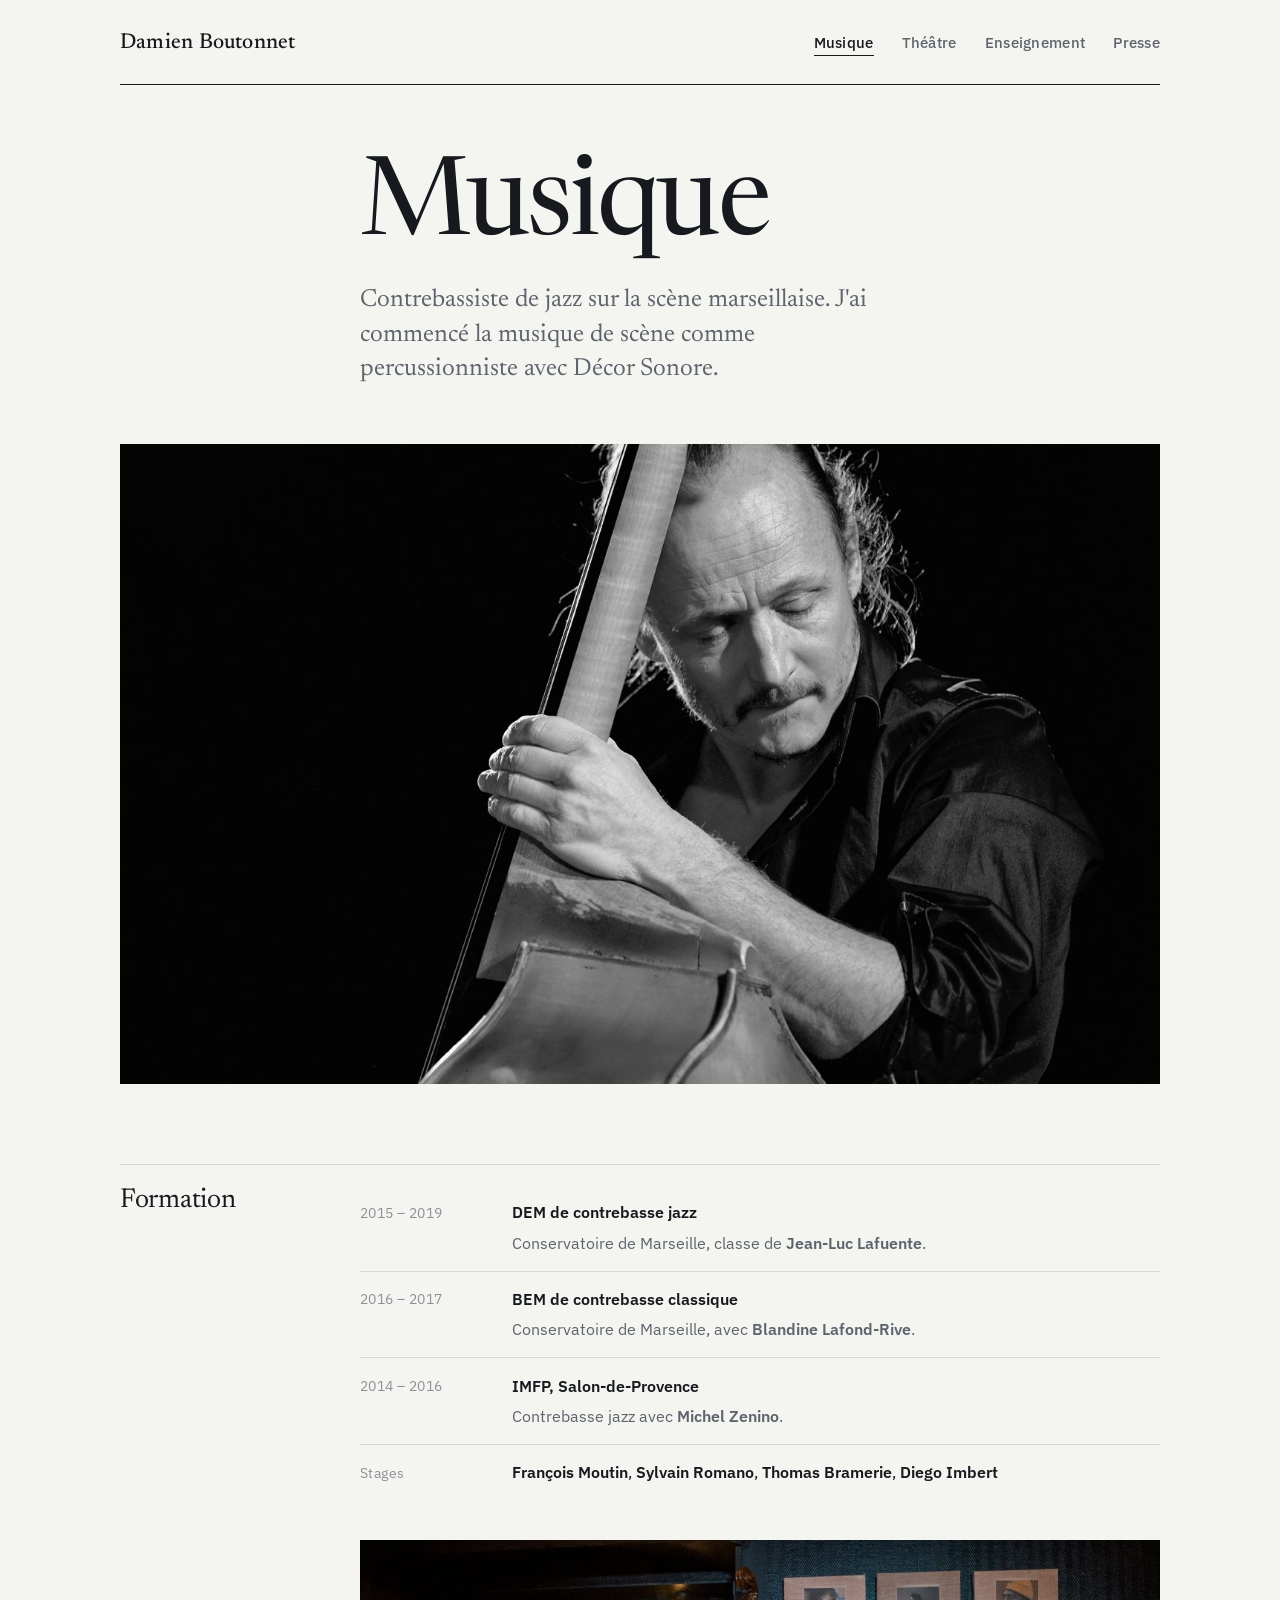
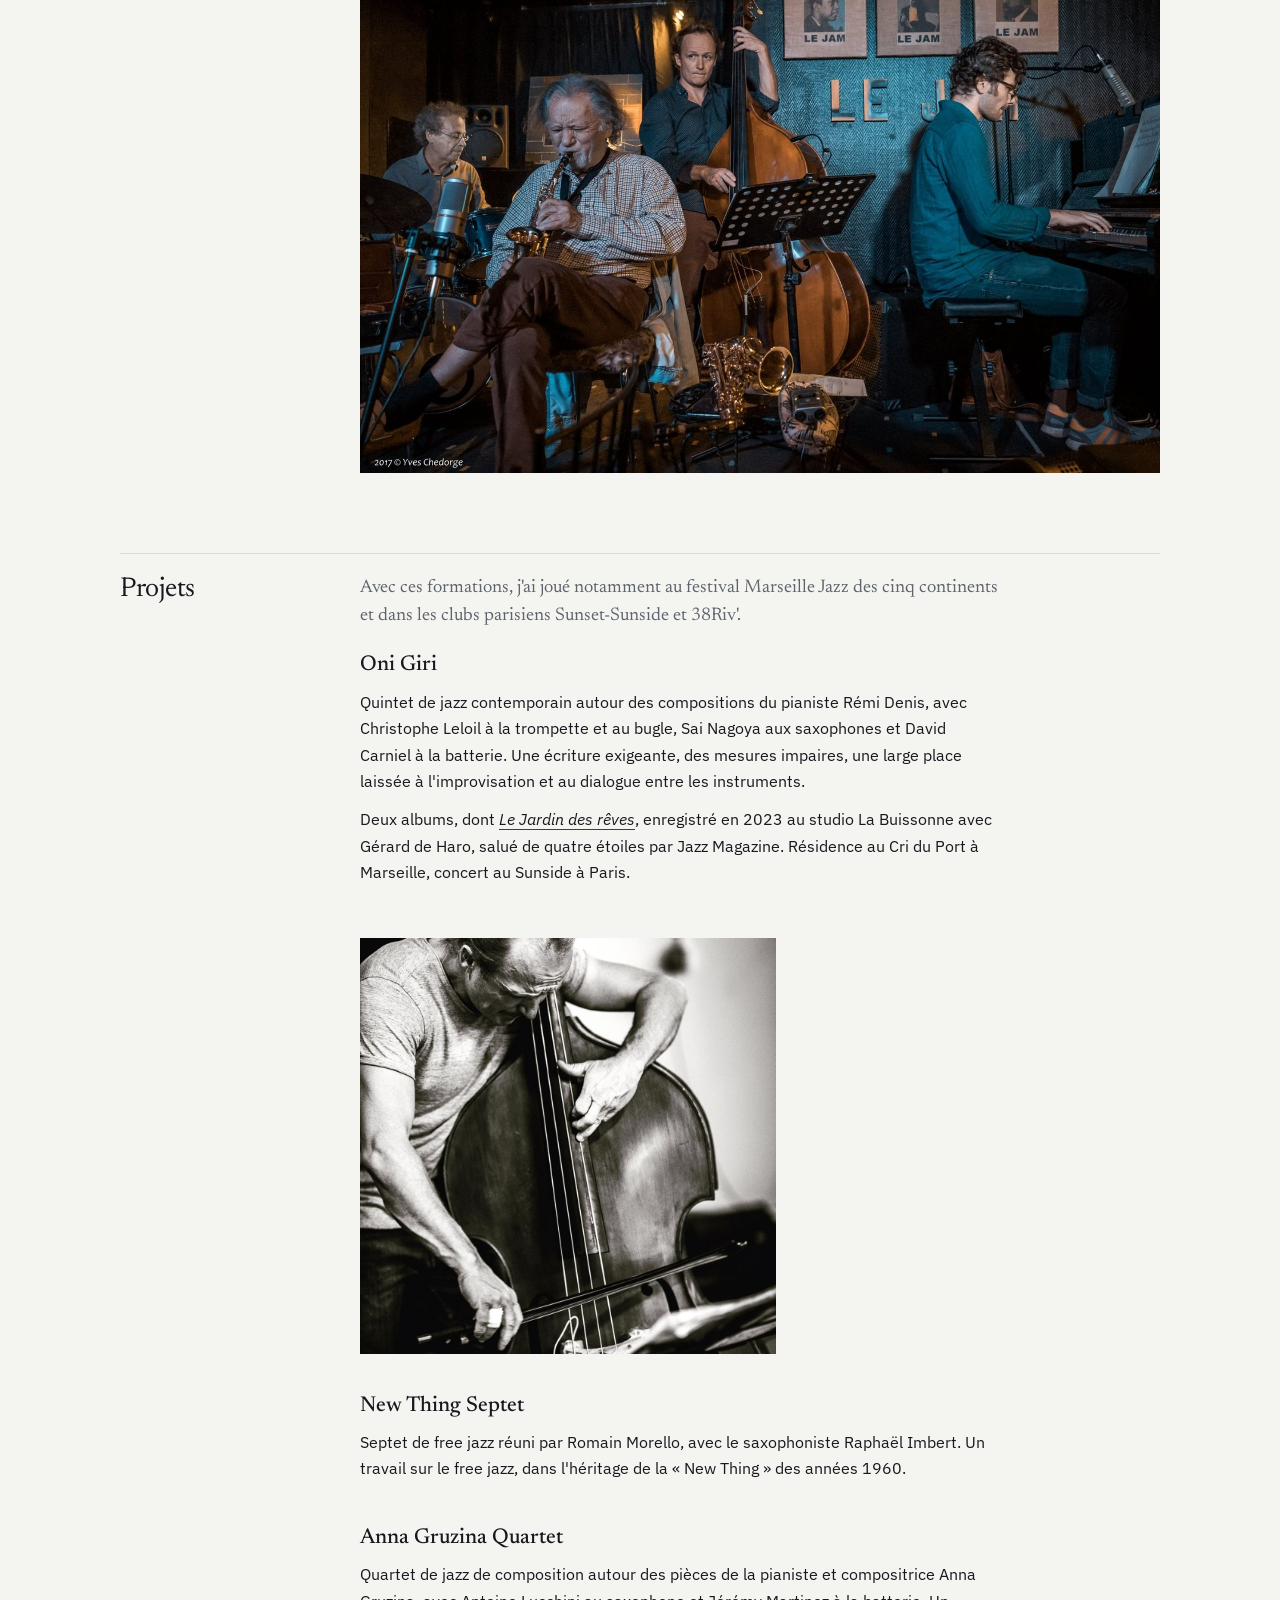
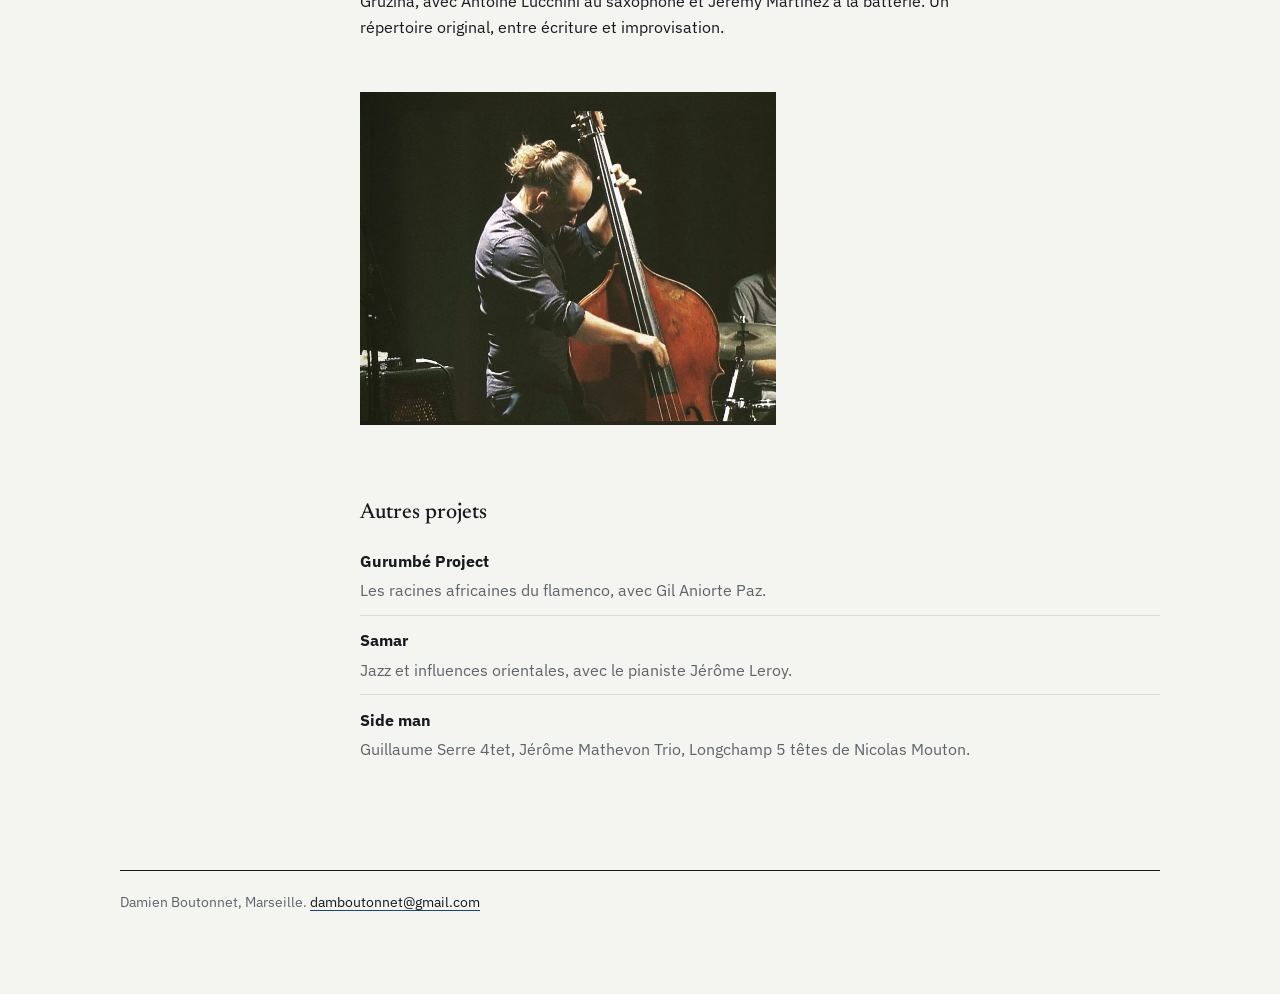
==== commit cec337cf: "Nouvelle mise en page éditoriale du site Co-Authored-By: Claude Opus 5.5 <noreply@anthropic.com> Cla" ====
--- a/index.html
+++ b/index.html
@@ -7,8 +7,8 @@
 <meta name="description" content="Damien Boutonnet, contrebassiste de jazz et comédien-musicien à Marseille, professeur de théâtre au CRR du Grand Avignon.">
 <link rel="preconnect" href="https://fonts.googleapis.com">
 <link rel="preconnect" href="https://fonts.gstatic.com" crossorigin>
-<link href="https://fonts.googleapis.com/css2?family=Archivo:wdth,wght@62..100,400;62..100,500;62..100,700;62..100,800&display=swap" rel="stylesheet">
-<link rel="stylesheet" href="style.css">
+<link href="https://fonts.googleapis.com/css2?family=Newsreader:opsz,wght@6..72,400;6..72,500&family=IBM+Plex+Sans:wght@400;500;600&display=swap" rel="stylesheet">
+<link rel="stylesheet" href="style.css?v=2">
 </head>
 <body>
 <main class="page">
--- a/style.css
+++ b/style.css
@@ -1,19 +1,22 @@
+/* Damien Boutonnet : version plus éditoriale */
 :root {
-  --paper: #f3f4f1;
-  --ink: #1b2330;
-  --soft: #5b6472;
-  --line: #cfd3d6;
-  --accent: #2b4c8c;
-  --accent-soft: #e2e8f3;
+  --paper: #f4f4f1;
+  --ink: #16191e;
+  --soft: #5e646c;
+  --faint: #8c9198;
+  --line: #d9dad5;
+  --accent: #23417a;
+  --serif: "Newsreader", "Iowan Old Style", Georgia, serif;
+  --sans: "IBM Plex Sans", system-ui, sans-serif;
 }
 @media (prefers-color-scheme: dark) {
-  :root {
-    --paper: #171b22;
-    --ink: #e7e9ec;
-    --soft: #9aa3b0;
-    --line: #333a45;
-    --accent: #8fb0ee;
-    --accent-soft: #232c3c;
+  :root:not([data-theme="light"]) {
+    --paper: #14161a;
+    --ink: #e9e8e4;
+    --soft: #a3a7ad;
+    --faint: #7b8087;
+    --line: #2b2e34;
+    --accent: #9db6e8;
   }
 }
 * { box-sizing: border-box; }
@@ -22,194 +25,119 @@
   margin: 0;
   background: var(--paper);
   color: var(--ink);
-  font-family: "Archivo", system-ui, sans-serif;
-  font-variation-settings: "wdth" 100;
-  font-size: 1.0625rem;
-  line-height: 1.55;
+  font-family: var(--sans);
+  font-size: 1rem;
+  line-height: 1.65;
+  font-feature-settings: "kern", "liga";
 }
-a { color: var(--accent); text-underline-offset: 0.18em; text-decoration-thickness: 1px; }
-a:hover { text-decoration-thickness: 2px; }
-a:focus-visible { outline: 2px solid var(--accent); outline-offset: 3px; border-radius: 2px; }
-.page { max-width: 46rem; margin: 0 auto; padding: 2rem 1.25rem 4rem; }
+a { color: var(--ink); text-decoration-color: var(--accent); text-underline-offset: 0.22em; text-decoration-thickness: 1px; }
+a:hover { color: var(--accent); }
+a:focus-visible { outline: 2px solid var(--accent); outline-offset: 3px; }
+.page { max-width: 68rem; margin: 0 auto; padding: 0 1.5rem 5rem; }
 
-/* Menu */
+/* Menu : une ligne fine, le nom en capitales espacées */
 .nav {
-  display: flex;
-  flex-wrap: wrap;
-  align-items: baseline;
-  gap: 0.25rem 1.5rem;
-  padding-bottom: 1rem;
-  margin-bottom: 2.5rem;
-  border-bottom: 1px solid var(--line);
+  display: flex; flex-wrap: wrap; align-items: baseline; gap: 0.4rem 2rem;
+  padding: 1.6rem 0 1.4rem; margin-bottom: 4.5rem;
+  border-bottom: 1px solid var(--ink);
 }
 .nav .home {
-  font-weight: 700;
-  font-variation-settings: "wdth" 75;
-  color: var(--ink);
-  text-decoration: none;
   margin-right: auto;
+  font-family: var(--serif); font-size: 1.35rem; font-weight: 500; letter-spacing: 0.01em;
+  text-decoration: none; color: var(--ink);
 }
-.nav ul { list-style: none; display: flex; flex-wrap: wrap; gap: 0.25rem 1.25rem; margin: 0; padding: 0; }
-@media (max-width: 26rem) { .nav ul { gap: 0.25rem 0.9rem; font-size: 0.95rem; } }
-.nav ul a { color: var(--soft); text-decoration: none; font-weight: 500; }
+.nav ul { list-style: none; display: flex; flex-wrap: wrap; gap: 0.3rem 1.75rem; margin: 0; padding: 0; }
+.nav ul a { text-decoration: none; color: var(--soft); font-size: 0.92rem; font-weight: 500; letter-spacing: 0.02em; }
 .nav ul a:hover { color: var(--ink); }
-.nav ul a[aria-current="page"] {
-  color: var(--ink);
-  text-decoration: underline;
-  text-decoration-color: var(--accent);
-  text-decoration-thickness: 2px;
-  text-underline-offset: 0.35em;
+.nav ul a[aria-current="page"] { color: var(--ink); border-bottom: 1px solid var(--ink); padding-bottom: 0.2rem; }
+
+/* Titres de page : grand serif, interligne serré */
+.page-title, .name {
+  margin: 0;
+  font-family: var(--serif); font-weight: 400;
+  font-size: clamp(3.4rem, 9vw, 6.8rem); line-height: 0.95; letter-spacing: -0.025em;
+}
+.name span { display: block; }
+.lede, .roles {
+  margin: 1.5rem 0 0; max-width: 34rem;
+  font-family: var(--serif); font-size: clamp(1.25rem, 2.4vw, 1.55rem); line-height: 1.4; font-weight: 400;
+  color: var(--soft);
+}
+@media (min-width: 60rem) {
+  .page-title, .lede { margin-left: 15rem; }
 }
 
-/* En-tête de l'accueil */
-header { margin-bottom: 3rem; }
-.head-grid { display: grid; grid-template-columns: 1fr; gap: 1.75rem; }
-.portrait { margin: 0; width: min(100%, 17rem); }
-.portrait img {
-  display: block;
-  width: 100%;
-  height: auto;
-  aspect-ratio: 900 / 1348;
-  object-fit: cover;
-  filter: grayscale(1);
+/* Photos : pleine largeur de colonne, légendes discrètes */
+.hero { margin: 3.5rem 0 0; }
+.hero img { display: block; width: 100%; height: auto; max-height: 40rem; object-fit: cover; }
+section .hero { margin-top: 2.5rem; }
+
+/* Sections : titre dans la marge gauche, contenu à droite */
+section { margin-top: 5rem; padding-top: 1.25rem; border-top: 1px solid var(--line); }
+@media (min-width: 60rem) {
+  section { display: grid; grid-template-columns: 13rem minmax(0, 1fr); column-gap: 2rem; align-items: start; }
+  section > * { grid-column: 2; }
+  section > h2 { grid-column: 1; grid-row: 1 / span 40; position: sticky; top: 1.5rem; }
 }
-@media (min-width: 46rem) {
-  .head-grid { grid-template-columns: minmax(0, 1fr) 13rem; align-items: end; gap: 2rem; }
-  .portrait { width: 100%; }
+h2 {
+  margin: 0 0 1.5rem;
+  font-family: var(--serif); font-weight: 400; font-size: 1.7rem; line-height: 1.15; letter-spacing: -0.01em;
 }
-.name {
-  margin: 0;
-  font-weight: 800;
-  font-variation-settings: "wdth" 62;
-  font-size: clamp(3rem, 12vw, 5rem);
-  line-height: 0.86;
-  letter-spacing: -0.01em;
-}
-.name span { display: block; }
-.roles {
-  margin: 1.25rem 0 0;
-  font-weight: 500;
-  font-variation-settings: "wdth" 85;
-  font-size: 1.25rem;
-  line-height: 1.35;
-  color: var(--soft);
-}
-.intro { margin: 1.75rem 0 0; max-width: 36rem; }
-.intro p { margin: 0 0 0.8rem; }
-.contact { margin-top: 1.25rem; font-weight: 500; }
+h3 { margin: 2.25rem 0 0.6rem; font-family: var(--serif); font-weight: 500; font-size: 1.35rem; line-height: 1.2; }
 
-/* Titre des pages intérieures */
-.page-title {
-  margin: 0 0 0.75rem;
-  font-weight: 800;
-  font-variation-settings: "wdth" 62;
-  font-size: clamp(2.75rem, 10vw, 4rem);
-  line-height: 0.9;
-}
-.lede { margin: 0 0 1rem; max-width: 36rem; color: var(--soft); font-size: 1.125rem; }
+/* Chronologies */
+.timeline { list-style: none; margin: 0; padding: 0; }
+.timeline li { display: grid; grid-template-columns: 8rem minmax(0, 1fr); gap: 1.5rem; padding: 0.9rem 0; }
+.timeline li + li { border-top: 1px solid var(--line); }
+.when { font-size: 0.85rem; letter-spacing: 0.03em; color: var(--faint); font-feature-settings: "tnum"; padding-top: 0.15rem; }
+.what strong { font-weight: 600; }
+.what p { margin: 0.25rem 0 0; color: var(--soft); max-width: 40rem; }
+@media (max-width: 36rem) { .timeline li { grid-template-columns: 1fr; gap: 0.1rem; } }
 
-section { border-top: 1px solid var(--line); padding-top: 1.5rem; margin-top: 2.75rem; }
-h2 {
-  margin: 0 0 1.25rem;
-  font-weight: 700;
-  font-variation-settings: "wdth" 75;
-  font-size: 1.75rem;
-  line-height: 1.1;
-}
-h3 { margin: 2rem 0 0.75rem; font-size: 1.0625rem; font-weight: 700; }
+.plain { margin: 0; padding: 0; list-style: none; }
+.plain li { padding: 0.7rem 0; border-top: 1px solid var(--line); }
+.plain li:first-child { border-top: 0; }
+.plain li p { margin: 0.2rem 0 0; color: var(--soft); }
 
-.timeline { list-style: none; margin: 0; padding: 0; }
-.timeline li {
-  display: grid;
-  grid-template-columns: 7.5rem 1fr;
-  gap: 1rem;
-  padding: 0.6rem 0;
-}
-.timeline li + li { border-top: 1px dashed var(--line); }
-.when {
-  font-variation-settings: "wdth" 75;
-  font-weight: 500;
-  color: var(--accent);
-  font-feature-settings: "tnum";
-}
-.what strong { font-weight: 700; }
-.what p { margin: 0.2rem 0 0; color: var(--soft); }
+.section-note { margin: 0 0 1.5rem; max-width: 40rem; color: var(--soft); font-family: var(--serif); font-size: 1.15rem; line-height: 1.5; }
+.project { margin: 0 0 2rem; max-width: 40rem; }
+.project h3 { margin-top: 0; }
+.project p { margin: 0 0 0.75rem; }
 
-.plain { margin: 0; padding-left: 1.1rem; }
-.plain li { margin: 0.45rem 0; }
-.plain li::marker { color: var(--accent); }
-.plain li p { margin: 0.1rem 0 0; color: var(--soft); }
+.side-photo { margin: 0.5rem 0 2.5rem; }
+.side-photo img { display: block; width: min(100%, 26rem); height: auto; }
 
-.guests {
-  margin: 0.5rem 0 0;
-  padding: 1rem 1.1rem;
-  background: var(--accent-soft);
-  border-radius: 4px;
-}
+.gallery, .gallery-natural { display: grid; grid-template-columns: 1fr 1fr; gap: 1rem; margin-top: 2rem; align-items: start; }
+.gallery figure, .gallery-natural figure { margin: 0; }
+.gallery img { display: block; width: 100%; height: auto; aspect-ratio: 4 / 5; object-fit: cover; }
+.gallery-natural .wide { grid-column: 1 / -1; }
+.gallery-natural img { display: block; width: 100%; height: auto; }
+@media (min-width: 46rem) { .gallery-natural.three { grid-template-columns: repeat(3, 1fr); } }
+.gallery-natural.three figure:not(.wide) img { aspect-ratio: 4 / 3; object-fit: cover; }
+figcaption, .credit { margin-top: 0.4rem; font-size: 0.8rem; letter-spacing: 0.02em; color: var(--faint); }
+
+/* Page Enseignement : en-tête avec portrait */
+header { margin-bottom: 1rem; }
+.head-grid { display: grid; gap: 2.5rem; }
+@media (min-width: 52rem) { .head-grid { grid-template-columns: minmax(0, 1fr) 18rem; align-items: end; } }
+.portrait { margin: 0; width: min(100%, 18rem); }
+.portrait img { display: block; width: 100%; height: auto; aspect-ratio: 900 / 1348; object-fit: cover; filter: grayscale(1) contrast(1.05); }
+.intro { margin-top: 3rem; max-width: 40rem; }
+.intro p { margin: 0 0 1rem; }
+@media (min-width: 60rem) { .intro, .titles { margin-left: 15rem; } }
+.titles { list-style: none; margin: 2rem 0 0; padding: 1.25rem 0 0; border-top: 1px solid var(--ink); max-width: 40rem; }
+.titles li { padding: 0.35rem 0; font-family: var(--serif); font-size: 1.15rem; line-height: 1.4; }
+.titles strong { font-weight: 500; }
+
+.guests { margin: 1rem 0 0; padding: 1.25rem 0 1.25rem 1.25rem; border-left: 1px solid var(--accent); max-width: 40rem; }
 .guests p { margin: 0; }
-
-footer { margin-top: 4rem; padding-top: 1rem; border-top: 1px solid var(--line); color: var(--soft); font-size: 0.9rem; }
-footer p { margin: 0; }
-
-@media (max-width: 34rem) {
-  .page { padding-top: 1.25rem; }
-  .timeline li { grid-template-columns: 1fr; gap: 0.1rem; }
-}
+.guests-note { margin-top: 0.75rem !important; color: var(--soft); }
 
 /* Revue de presse */
-.clip { margin: 0.75rem 0 0.25rem; }
-.clip img {
-  display: block;
-  max-width: min(100%, 22rem);
-  max-height: 30rem;
-  width: auto;
-  height: auto;
-  border: 1px solid var(--line);
-  background: #fff;
-}
+.clip { margin: 1rem 0 0.25rem; }
+.clip a { display: inline-block; }
+.clip img { display: block; max-width: min(100%, 24rem); max-height: 30rem; width: auto; height: auto; background: #fff; box-shadow: 0 1px 0 var(--line), 0 12px 30px -18px rgba(0,0,0,0.35); }
 
-.titles {
-  list-style: none;
-  margin: 1.5rem 0 0;
-  padding: 1rem 1.1rem;
-  background: var(--accent-soft);
-  border-left: 3px solid var(--accent);
-  border-radius: 0 4px 4px 0;
-  max-width: 38rem;
-}
-.titles li + li { margin-top: 0.4rem; }
-.clip a { display: inline-block; }
-.clip img { max-width: min(100%, 26rem); }
-.clip figcaption { margin-top: 0.3rem; font-size: 0.85rem; color: var(--soft); }
-
-.hero { margin: 1.5rem 0 0; }
-.hero img { display: block; width: 100%; height: auto; max-height: 26rem; object-fit: cover; }
-
-.guests-note { margin-top: 0.6rem !important; }
-
-.gallery { display: grid; grid-template-columns: 1fr 1fr; gap: 0.75rem; margin-top: 1.25rem; }
-.gallery figure { margin: 0; }
-.gallery img { display: block; width: 100%; height: auto; aspect-ratio: 4 / 5; object-fit: cover; }
-.side-photo { margin: 1.25rem 0 0; }
-.side-photo img { display: block; width: min(100%, 22rem); height: auto; }
-
-.gallery-natural { display: grid; grid-template-columns: 1fr 1fr; gap: 0.75rem; margin-top: 1.25rem; align-items: start; }
-.gallery-natural figure { margin: 0; }
-.gallery-natural .wide { grid-column: 1 / -1; }
-.gallery-natural img { display: block; width: 100%; height: auto; }
-
-.section-note { margin: -0.5rem 0 1rem; color: var(--soft); max-width: 38rem; }
-
-.credit { margin-top: 0.3rem; font-size: 0.8rem; color: var(--soft); }
-
-.project { margin-top: 1.75rem; max-width: 38rem; }
-.project h3 { margin: 0 0 0.4rem; }
-.project p { margin: 0 0 0.6rem; }
-
-
-
-.gallery-natural figcaption { margin-top: 0.25rem; font-size: 0.85rem; color: var(--soft); }
-@media (min-width: 46rem) {
-  .gallery-natural.three { grid-template-columns: repeat(3, 1fr); }
-}
-.gallery-natural.three figure:not(.wide) img { aspect-ratio: 4 / 3; object-fit: cover; }
+footer { margin-top: 6rem; padding-top: 1.25rem; border-top: 1px solid var(--ink); font-size: 0.88rem; color: var(--soft); }
+footer p { margin: 0; }
+@media (min-width: 60rem) { .titles { margin-left: 15rem; } }
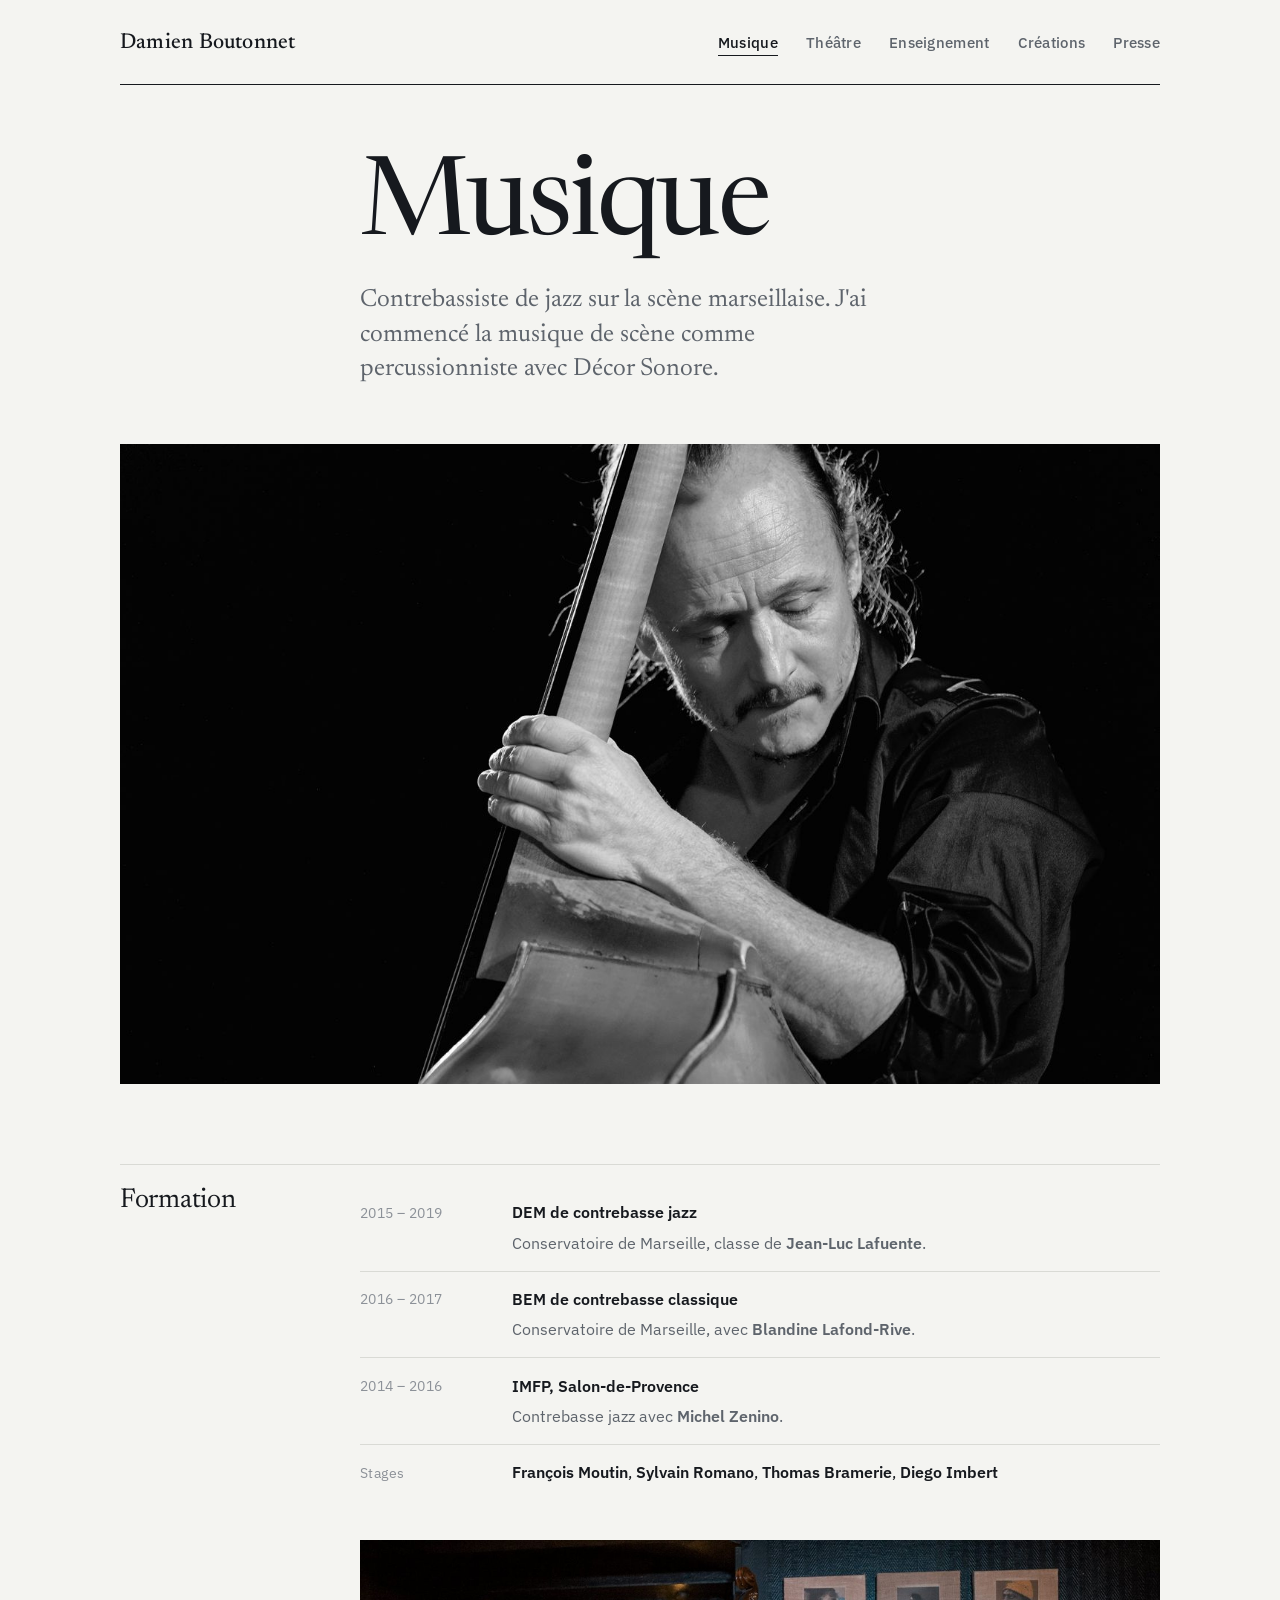
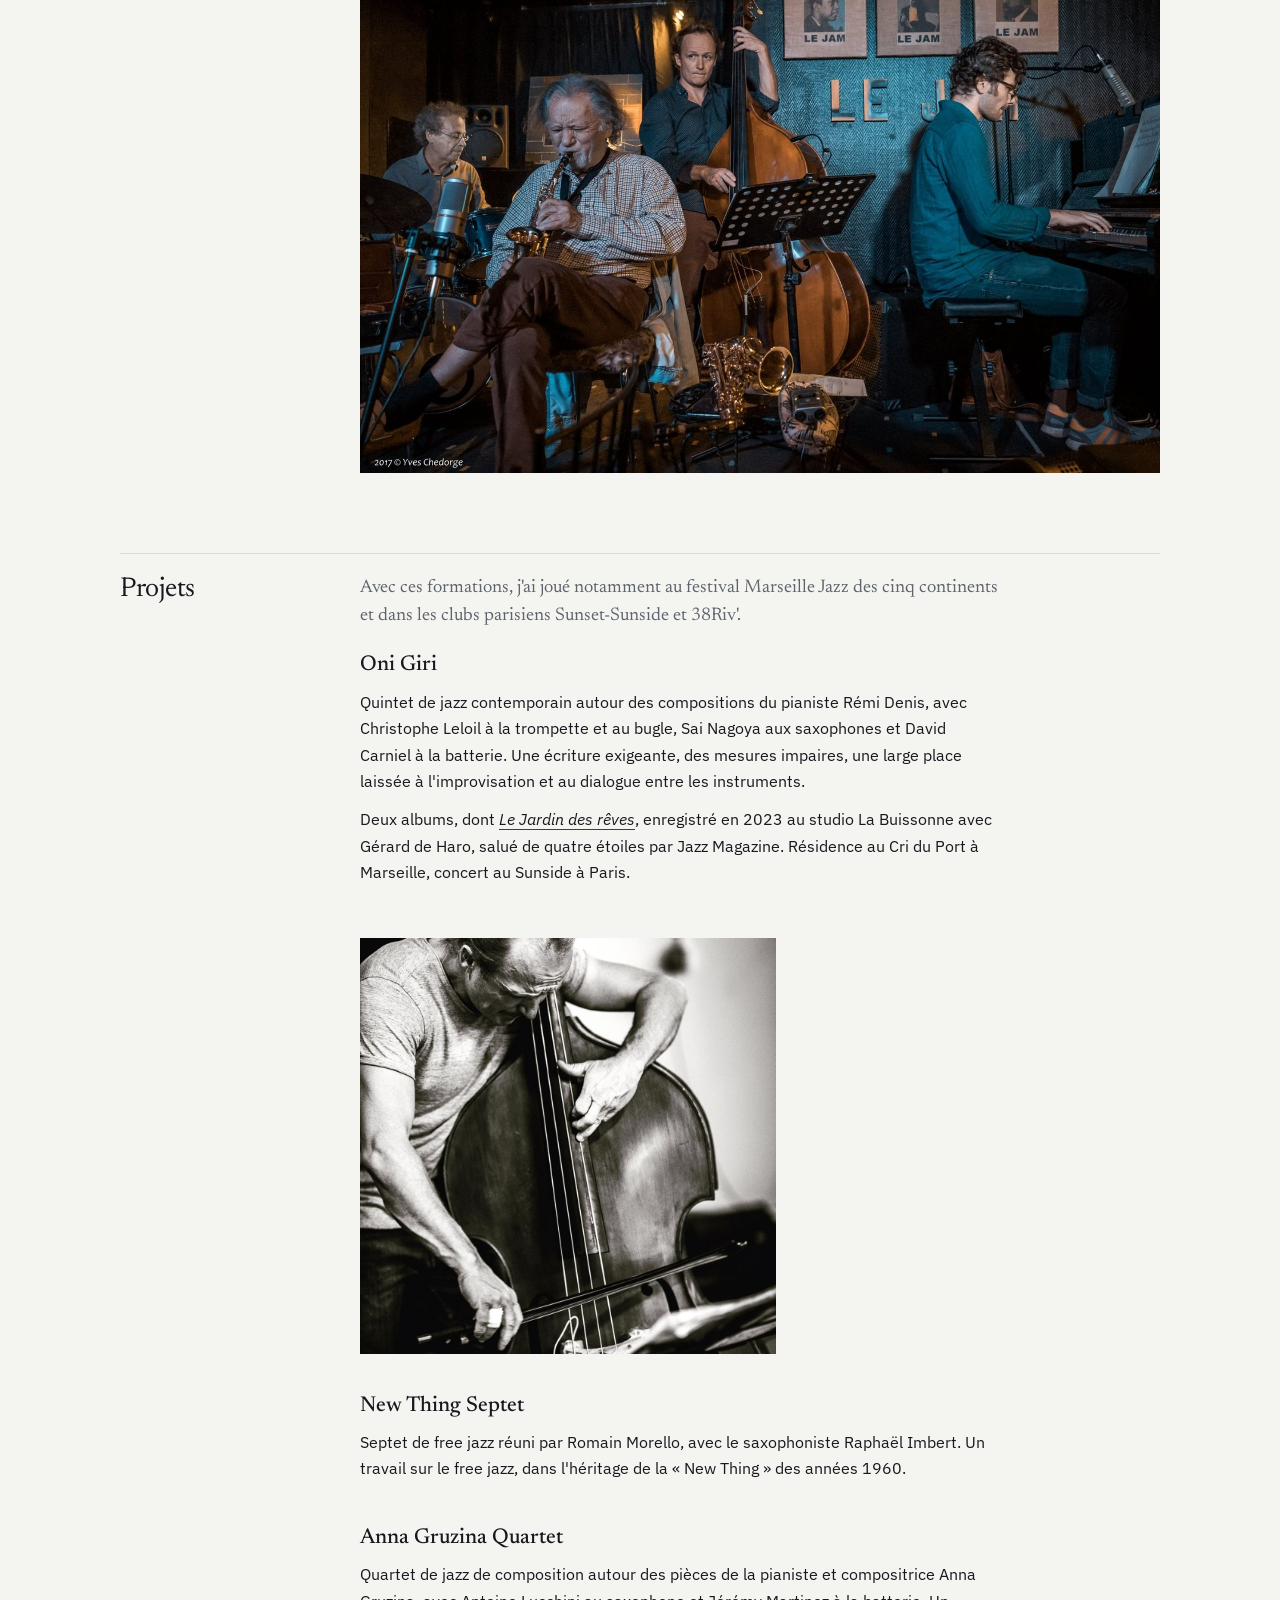
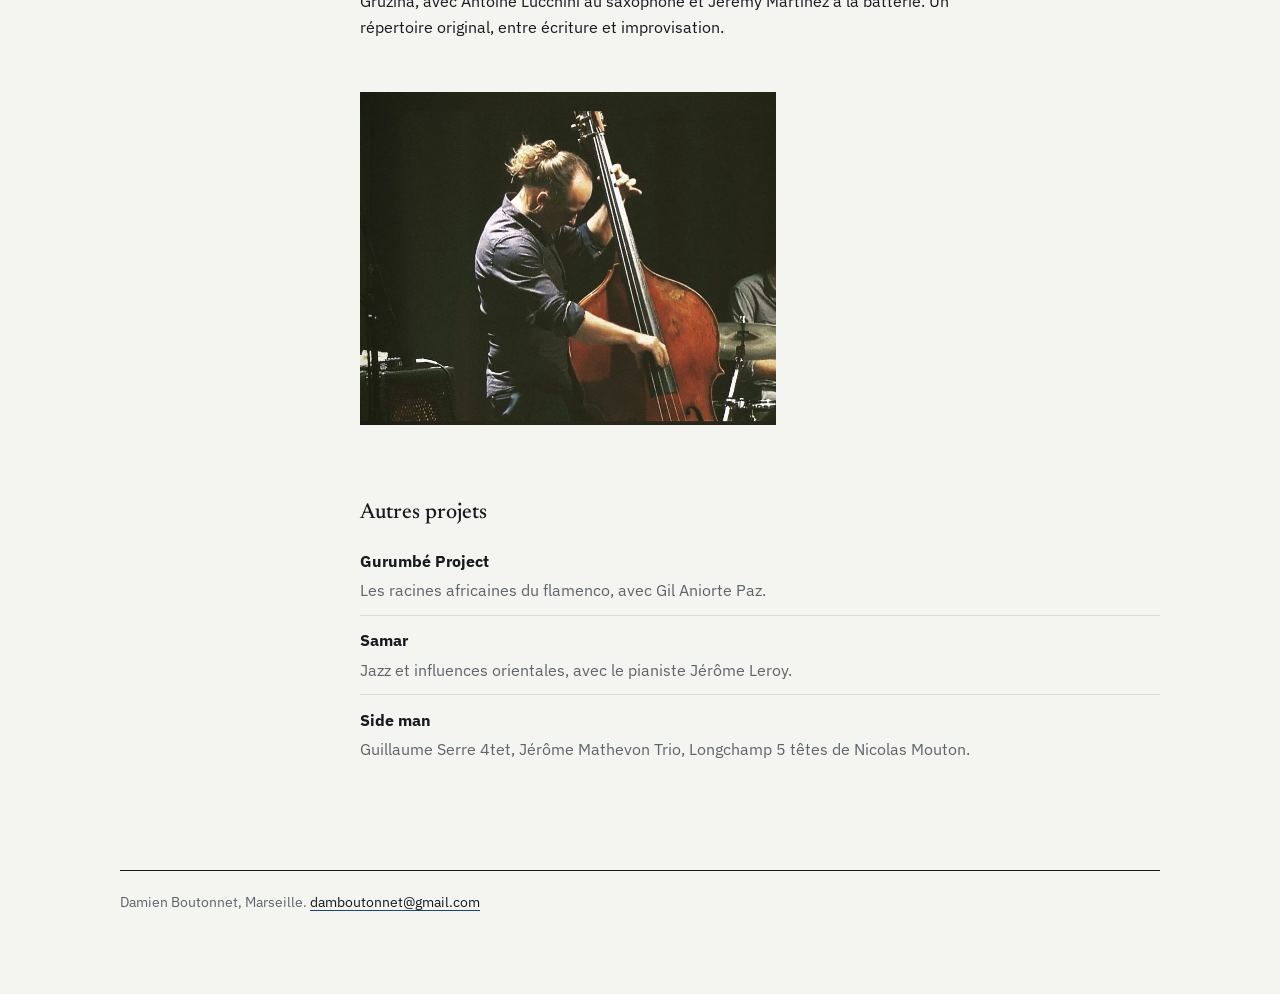
==== commit 3c7b3a4e: "Page Créations : La Estupidez (Théâtre de l'Oulle, 2026) Co-Authored-By: Claude Opus 5.5 <noreply@an" ====
--- a/index.html
+++ b/index.html
@@ -8,7 +8,7 @@
 <link rel="preconnect" href="https://fonts.googleapis.com">
 <link rel="preconnect" href="https://fonts.gstatic.com" crossorigin>
 <link href="https://fonts.googleapis.com/css2?family=Newsreader:opsz,wght@6..72,400;6..72,500&family=IBM+Plex+Sans:wght@400;500;600&display=swap" rel="stylesheet">
-<link rel="stylesheet" href="style.css?v=2">
+<link rel="stylesheet" href="style.css?v=3">
 </head>
 <body>
 <main class="page">
@@ -19,6 +19,7 @@
     <li><a href="./" aria-current="page">Musique</a></li>
     <li><a href="theatre.html">Théâtre</a></li>
     <li><a href="enseignant.html">Enseignement</a></li>
+    <li><a href="creations.html">Créations</a></li>
     <li><a href="presse.html">Presse</a></li>
   </ul>
 </nav>
--- a/style.css
+++ b/style.css
@@ -141,3 +141,10 @@
 footer { margin-top: 6rem; padding-top: 1.25rem; border-top: 1px solid var(--ink); font-size: 0.88rem; color: var(--soft); }
 footer p { margin: 0; }
 @media (min-width: 60rem) { .titles { margin-left: 15rem; } }
+
+/* Fiche technique d'un spectacle */
+.credits-list { margin: 0 0 2rem; padding: 0; max-width: 40rem; }
+.credits-list div { display: grid; grid-template-columns: 9rem minmax(0, 1fr); gap: 1rem; padding: 0.5rem 0; border-top: 1px solid var(--line); }
+.credits-list dt { color: var(--faint); font-size: 0.88rem; padding-top: 0.1rem; }
+.credits-list dd { margin: 0; }
+@media (max-width: 30rem) { .credits-list div { grid-template-columns: 1fr; gap: 0; } }
